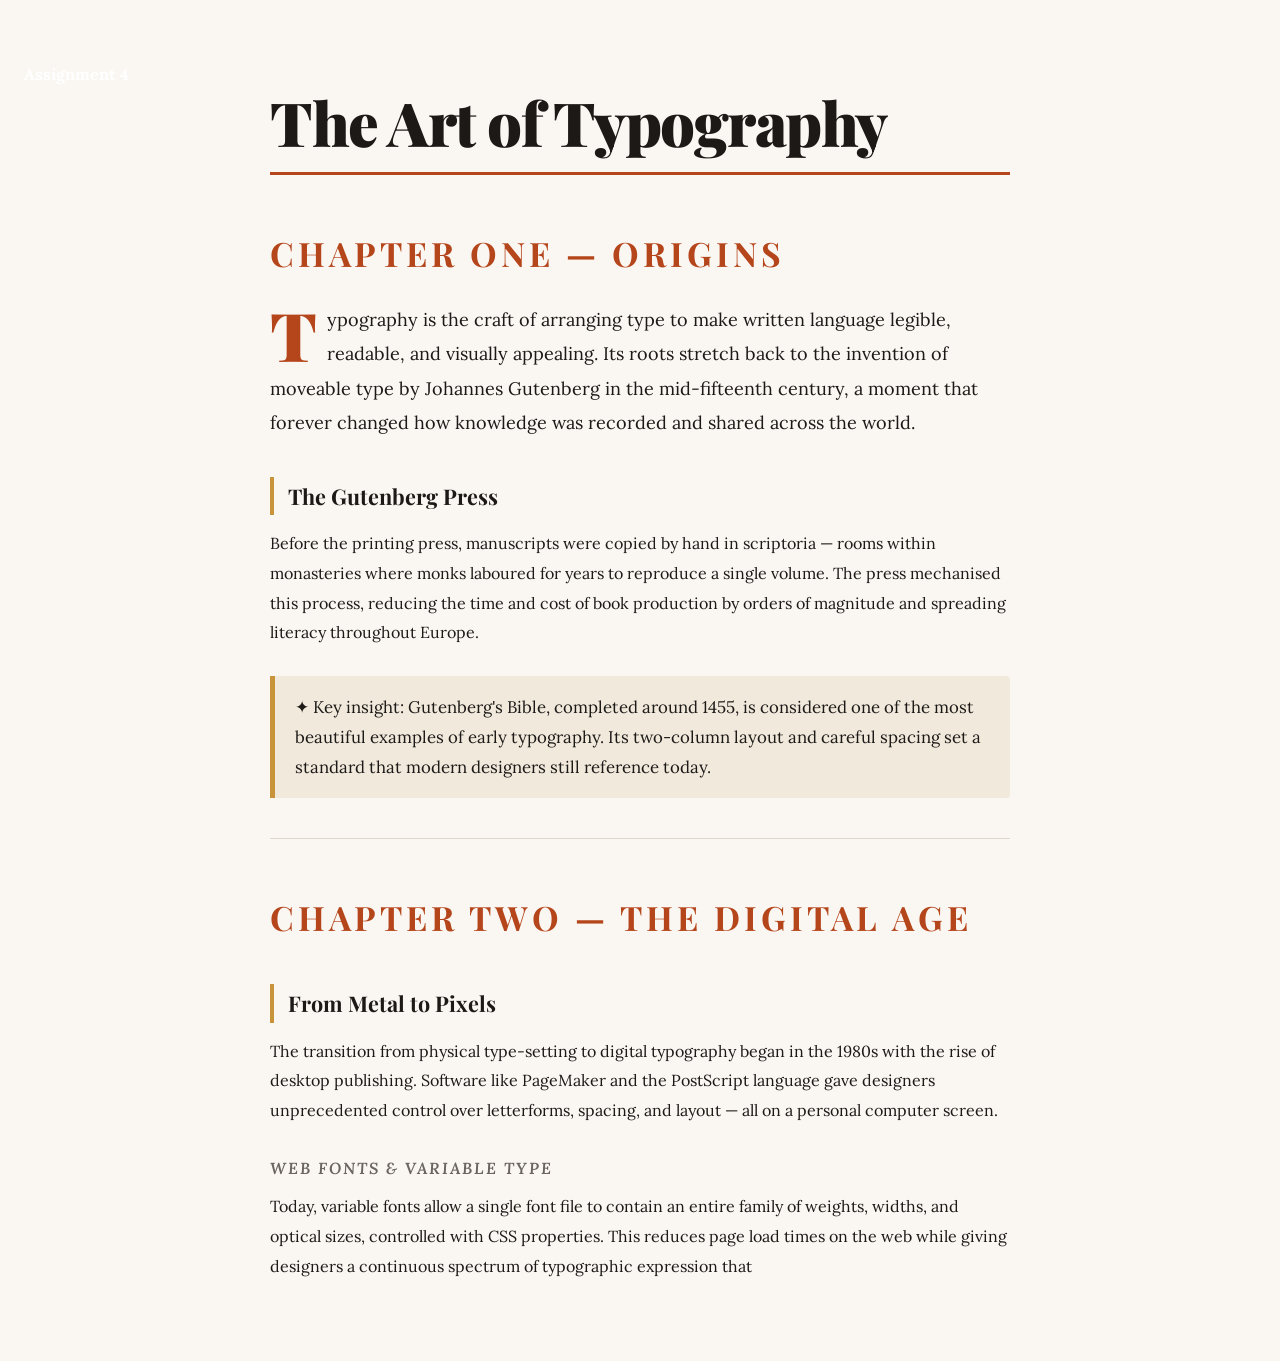
==== index.html @ 65fe861f "Update index.html with new content and links" ====
<!DOCTYPE html>
<html lang="en">
<head>
  <meta charset="UTF-8" />
  <meta name="viewport" content="width=device-width, initial-scale=1.0" />
  <title>External CSS — Headings & Paragraphs</title>

  <!-- ✅ EXTERNAL CSS LINKED HERE -->
  <link rel="stylesheet" href="styles.css" />
</head>
<body>
 <a href="https://ezrawaweruchege.github.io/DICT121/assignment4.html" style="color:white; text-decoration: none; font-weight: bold;">Assignment 4</a>
  <header>

  <div class="page-wrapper">

    <!-- H1 styled by ID: #page-title -->
    <h1 id="page-title">The Art of Typography</h1>

    <!-- H2 styled by ID: #section-title -->
    <h2 id="section-title">Chapter One — Origins</h2>

    <!-- Paragraph 1: ID #intro-paragraph (drop-cap) -->
    <p id="intro-paragraph">
      Typography is the craft of arranging type to make written language legible,
      readable, and visually appealing. Its roots stretch back to the invention of
      moveable type by Johannes Gutenberg in the mid-fifteenth century, a moment that
      forever changed how knowledge was recorded and shared across the world.
    </p>

    <!-- H3 styled by class: .subsection-heading -->
    <h3 class="subsection-heading">The Gutenberg Press</h3>

    <!-- Paragraph 2: class .body-paragraph -->
    <p class="body-paragraph">
      Before the printing press, manuscripts were copied by hand in scriptoria — rooms
      within monasteries where monks laboured for years to reproduce a single volume.
      The press mechanised this process, reducing the time and cost of book production
      by orders of magnitude and spreading literacy throughout Europe.
    </p>

    <!-- Paragraph 3: class .highlight-paragraph (callout) -->
    <p class="highlight-paragraph">
      ✦ Key insight: Gutenberg's Bible, completed around 1455, is considered one of the
      most beautiful examples of early typography. Its two-column layout and careful
      spacing set a standard that modern designers still reference today.
    </p>

    <hr class="section-divider" />

    <h2 class="section-heading">Chapter Two — The Digital Age</h2>

    <!-- H3 reuses class .subsection-heading -->
    <h3 class="subsection-heading">From Metal to Pixels</h3>

    <!-- Paragraph 4: class .body-paragraph -->
    <p class="body-paragraph">
      The transition from physical type-setting to digital typography began in the
      1980s with the rise of desktop publishing. Software like PageMaker and
      the PostScript language gave designers unprecedented control over letterforms,
      spacing, and layout — all on a personal computer screen.
    </p>

    <!-- H4 styled by class: .minor-heading -->
    <h4 class="minor-heading">Web Fonts &amp; Variable Type</h4>

    <!-- Paragraph 5: class .body-paragraph -->
    <p class="body-paragraph">
      Today, variable fonts allow a single font file to contain an entire family of
      weights, widths, and optical sizes, controlled with CSS properties. This reduces
      page load times on the web while giving designers a continuous spectrum of
      typographic expression that
---- styles.css ----
/* =============================================
   EXTERNAL STYLESHEET — styles.css
   Headings (H1–H4) + Paragraphs
   Using IDs and Classes
   ============================================= */

@import url('https://fonts.googleapis.com/css2?family=Playfair+Display:wght@700;900&family=Lora:ital,wght@0,400;0,600;1,400&display=swap');

/* ---------- CSS Variables ---------- */
:root {
  --ink:   #1c1917;
  --cream: #faf7f2;
  --rust:  #b5451b;
  --gold:  #c9933a;
  --muted: #6b6560;
  --rule:  #ddd6cc;
}

/* ---------- Reset & Base ---------- */
*, *::before, *::after { box-sizing: border-box; margin: 0; padding: 0; }

body {
  background-color: var(--cream);
  color: var(--ink);
  font-family: 'Lora', Georgia, serif;
  line-height: 1.8;
  padding: 60px 24px;
}

.page-wrapper {
  max-width: 740px;
  margin: 0 auto;
}

/* =============================================
   HEADINGS — IDs (unique elements)
   ============================================= */

#page-title {
  font-family: 'Playfair Display', serif;
  font-size: clamp(2.4rem, 5vw, 3.8rem);
  font-weight: 900;
  color: var(--ink);
  line-height: 1.1;
  letter-spacing: -1.5px;
  border-bottom: 3px solid var(--rust);
  padding-bottom: 16px;
  margin-bottom: 10px;
}

#section-title {
  font-family: 'Playfair Display', serif;
  font-size: clamp(1.5rem, 3vw, 2.1rem);
  font-weight: 700;
  color: var(--rust);
  text-transform: uppercase;
  letter-spacing: 4px;
  margin: 48px 0 20px;
}

/* =============================================
   HEADINGS — Classes (reusable)
   ============================================= */

.section-heading {
  font-family: 'Playfair Display', serif;
  font-size: clamp(1.5rem, 3vw, 2.1rem);
  font-weight: 700;
  color: var(--rust);
  text-transform: uppercase;
  letter-spacing: 4px;
  margin: 48px 0 20px;
}

.subsection-heading {
  font-family: 'Playfair Display', serif;
  font-size: 1.35rem;
  font-weight: 700;
  color: var(--ink);
  border-left: 4px solid var(--gold);
  padding-left: 14px;
  margin: 36px 0 14px;
}

.minor-heading {
  font-family: 'Lora', serif;
  font-size: 1rem;
  font-weight: 600;
  font-style: italic;
  color: var(--muted);
  text-transform: uppercase;
  letter-spacing: 2px;
  margin: 28px 0 10px;
}

/* =============================================
   PARAGRAPHS — IDs (unique)
   ============================================= */

#intro-paragraph {
  font-size: 1.13rem;
  color: var(--ink);
  line-height: 1.9;
  margin-bottom: 24px;
}

#intro-paragraph::first-letter {
  font-family: 'Playfair Display', serif;
  font-size: 4.2rem;
  font-weight: 900;
  color: var(--rust);
  float: left;
  line-height: 0.75;
  margin: 6px 10px 0 0;
}

#closing-paragraph {
  font-size: 0.95rem;
  color: var(--muted);
  font-style: italic;
  border-top: 1px solid var(--rule);
  padding-top: 20px;
  margin-top: 40px;
}

/* =============================================
   PARAGRAPHS — Classes (reusable)
   ============================================= */

.body-paragraph {
  font-size: 1rem;
  color: var(--ink);
  line-height: 1.85;
  margin-bottom: 20px;
}

.highlight-paragraph {
  font-size: 1.05rem;
  color: var(--ink);
  background: #f0e9dc;
  border-left: 5px solid var(--gold);
  padding: 16px 20px;
  margin: 28px 0;
  border-radius: 0 4px 4px 0;
}

/* =============================================
   UTILITY
   ============================================= */

.section-divider {
  border: none;
  border-top: 1px solid var(--rule);
  margin: 40px 0;
}
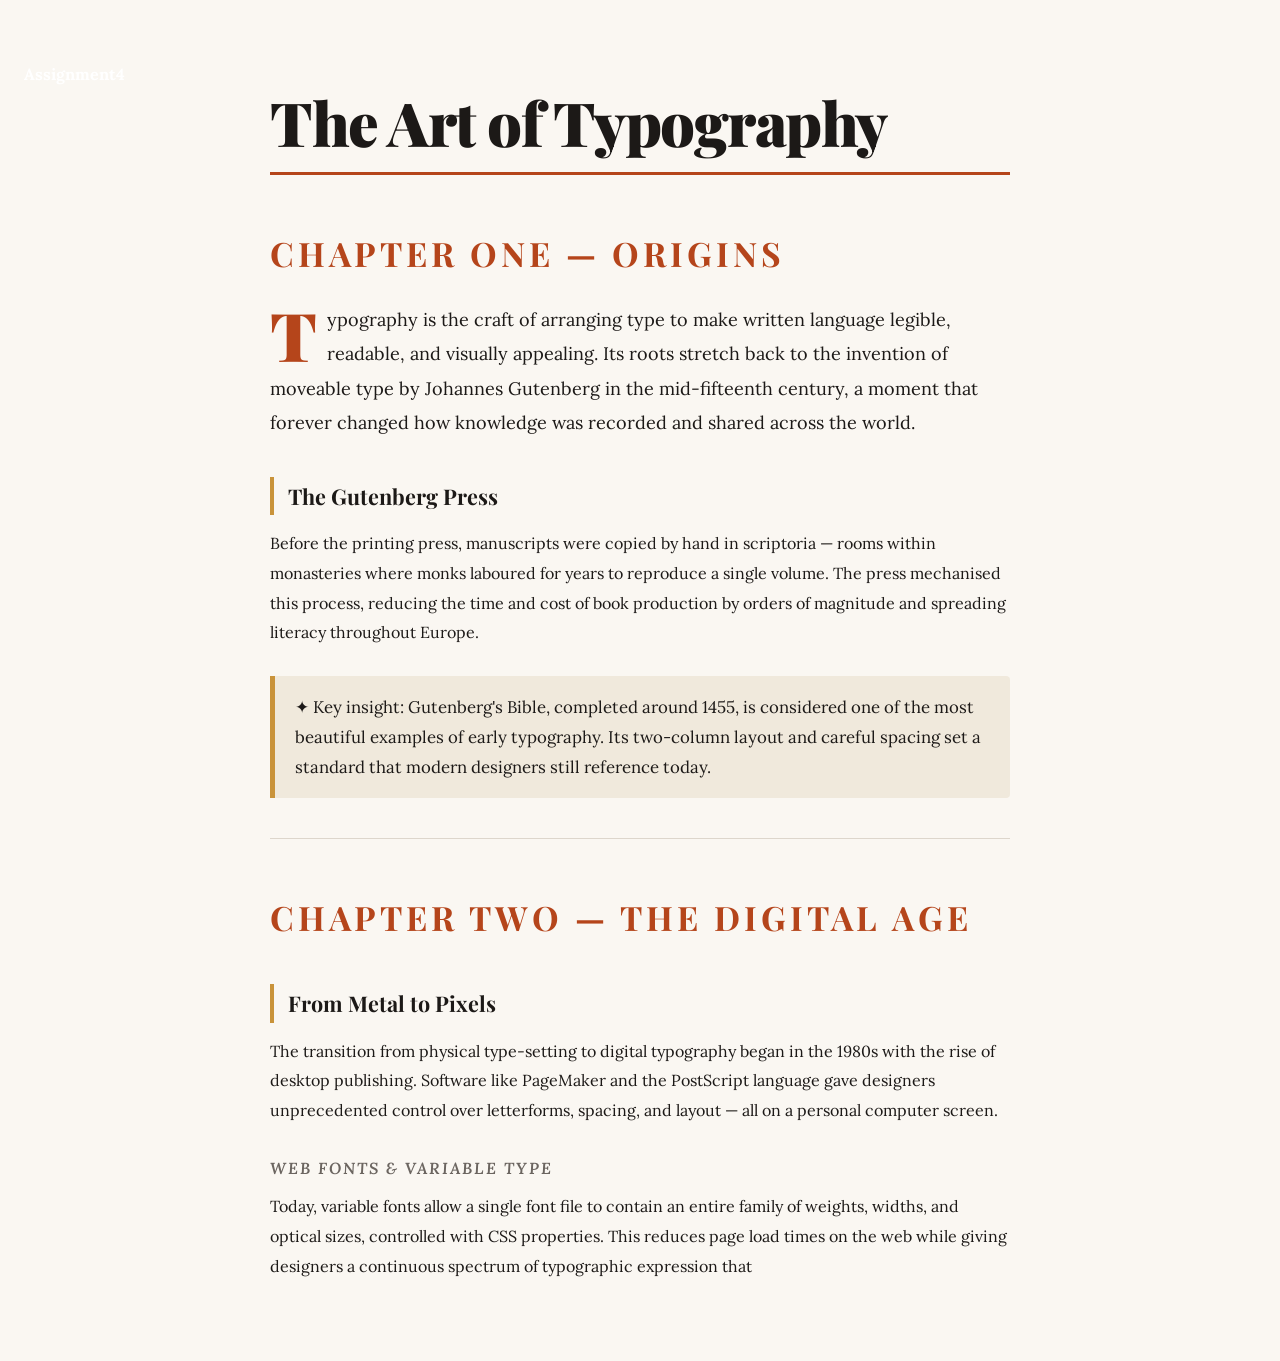
==== commit 376bbf3a: "Fix HTML formatting and structure" ====
--- a/index.html
+++ b/index.html
@@ -9,7 +9,7 @@
   <link rel="stylesheet" href="styles.css" />
 </head>
 <body>
- <a href="https://ezrawaweruchege.github.io/DICT121/assignment4.html" style="color:white; text-decoration: none; font-weight: bold;">Assignment 4</a>
+ <a href="https://ibrahimmdome-ops.github.io/25-0206/" style="color:white; text-decoration: none; font-weight: bold;">Assignment4</a>
   <header>
 
   <div class="page-wrapper">
@@ -74,3 +74,5 @@
 
 
 
+
+
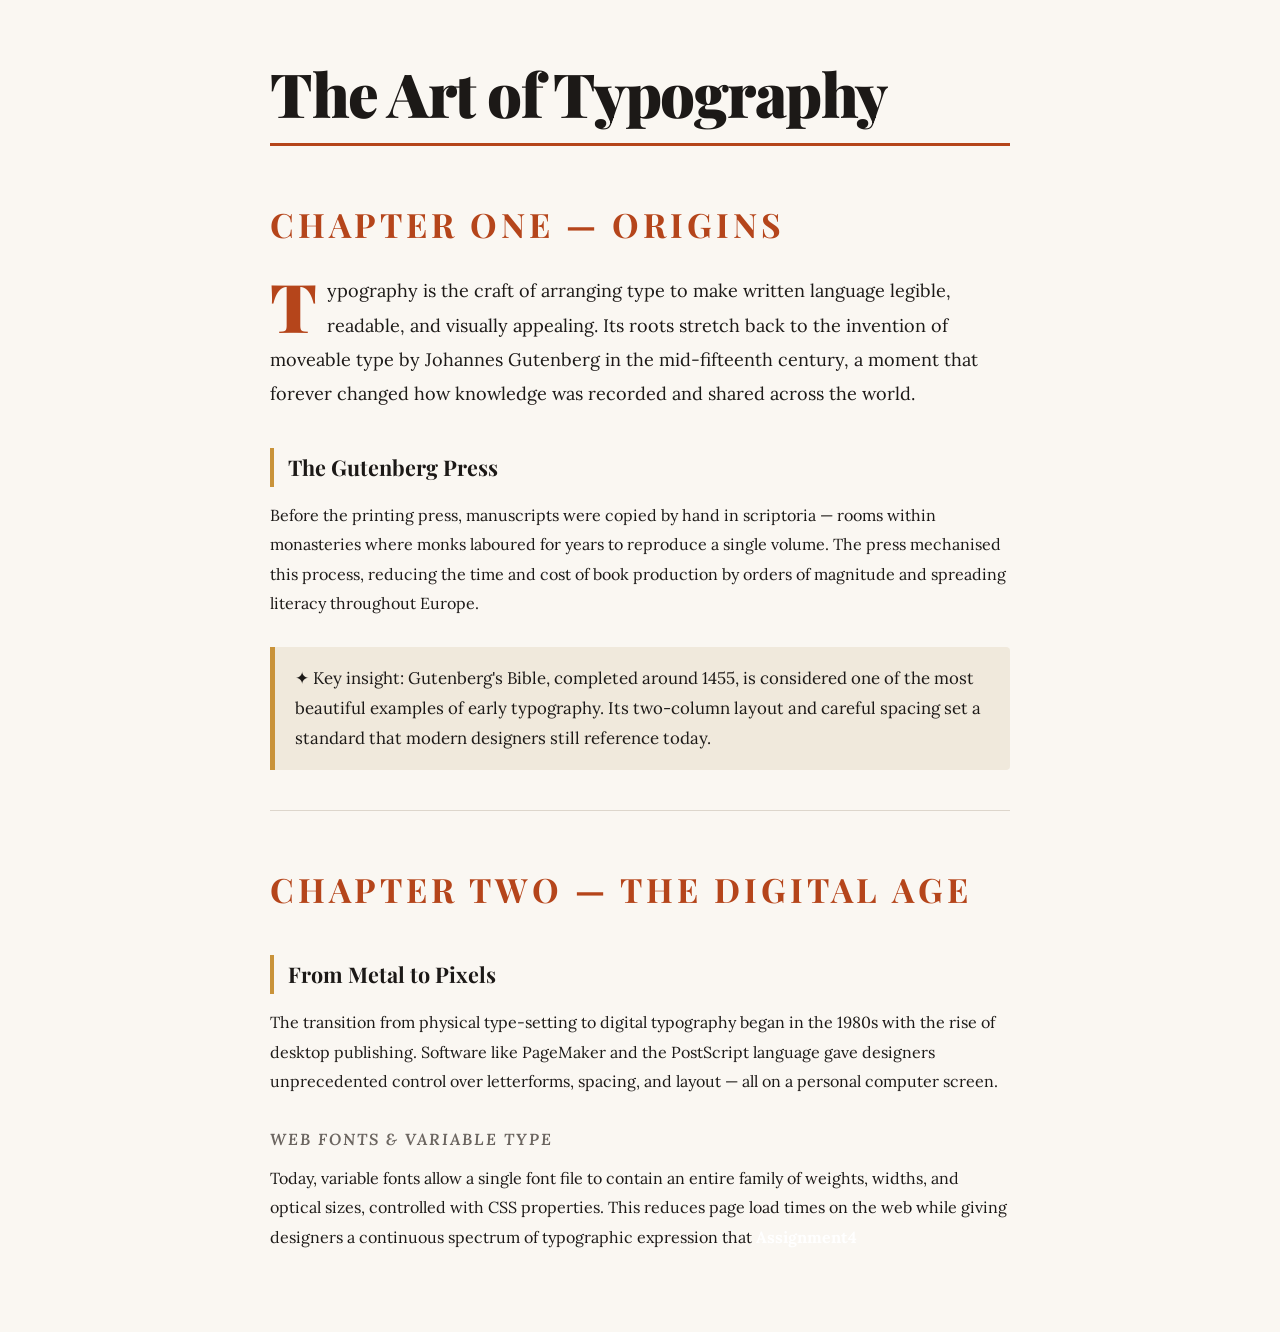
==== commit a5c65c08: "Fix HTML formatting and structure" ====
--- a/index.html
+++ b/index.html
@@ -9,10 +9,7 @@
   <link rel="stylesheet" href="styles.css" />
 </head>
 <body>
- <a href="https://ibrahimmdome-ops.github.io/25-0206/" style="color:white; text-decoration: none; font-weight: bold;">Assignment4</a>
-  <header>
-
-  <div class="page-wrapper">
+<div class="page-wrapper">
 
     <!-- H1 styled by ID: #page-title -->
     <h1 id="page-title">The Art of Typography</h1>
@@ -71,8 +68,12 @@
       page load times on the web while giving designers a continuous spectrum of
       typographic expression that
 
+       <a href="https://ibrahimmdome-ops.github.io/25-0206/" style="color:white; text-decoration: none; font-weight: bold;">Assignment4</a>
+  <header>
 
 
 
 
 
+
+
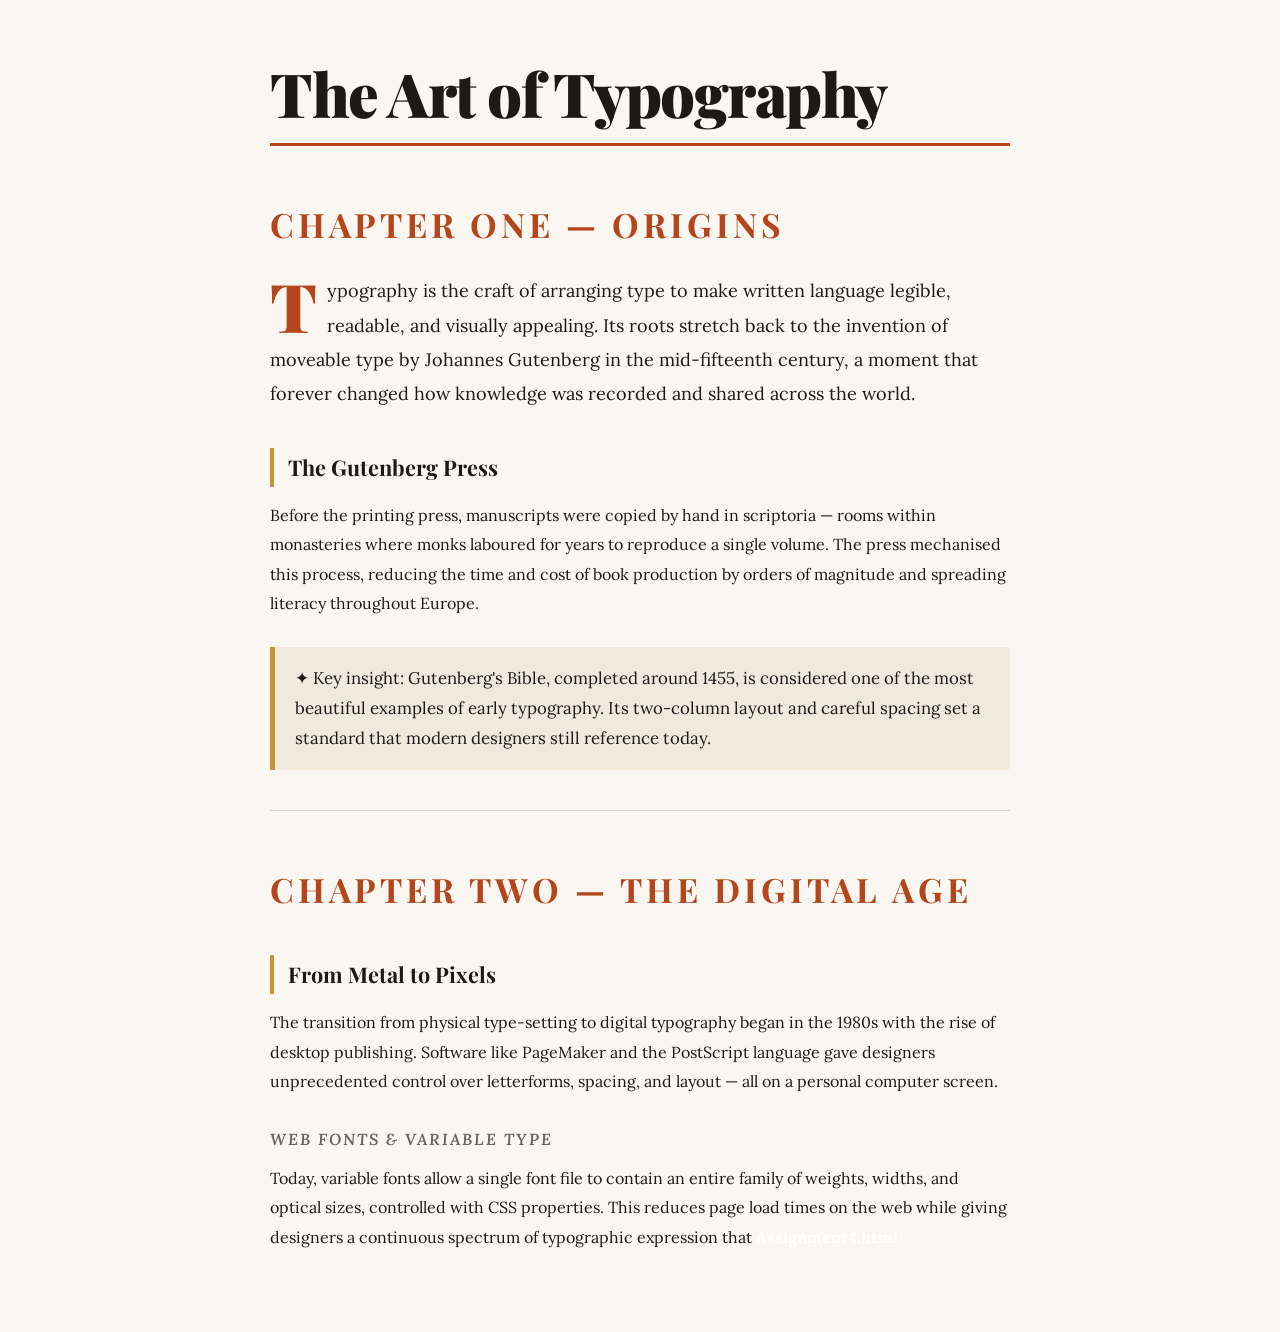
==== commit 5678fe84: "Fix HTML formatting and update link to Assignment4" ====
--- a/index.html
+++ b/index.html
@@ -68,7 +68,7 @@
       page load times on the web while giving designers a continuous spectrum of
       typographic expression that
 
-       <a href="https://ibrahimmdome-ops.github.io/25-0206/" style="color:white; text-decoration: none; font-weight: bold;">Assignment4</a>
+       <a href="https://ibrahimmdome-ops.github.io/25-0206/" style="color:white; text-decoration: none; font-weight: bold;">Assignment4.html</a>
   <header>
 
 
@@ -77,3 +77,4 @@
 
 
 
+
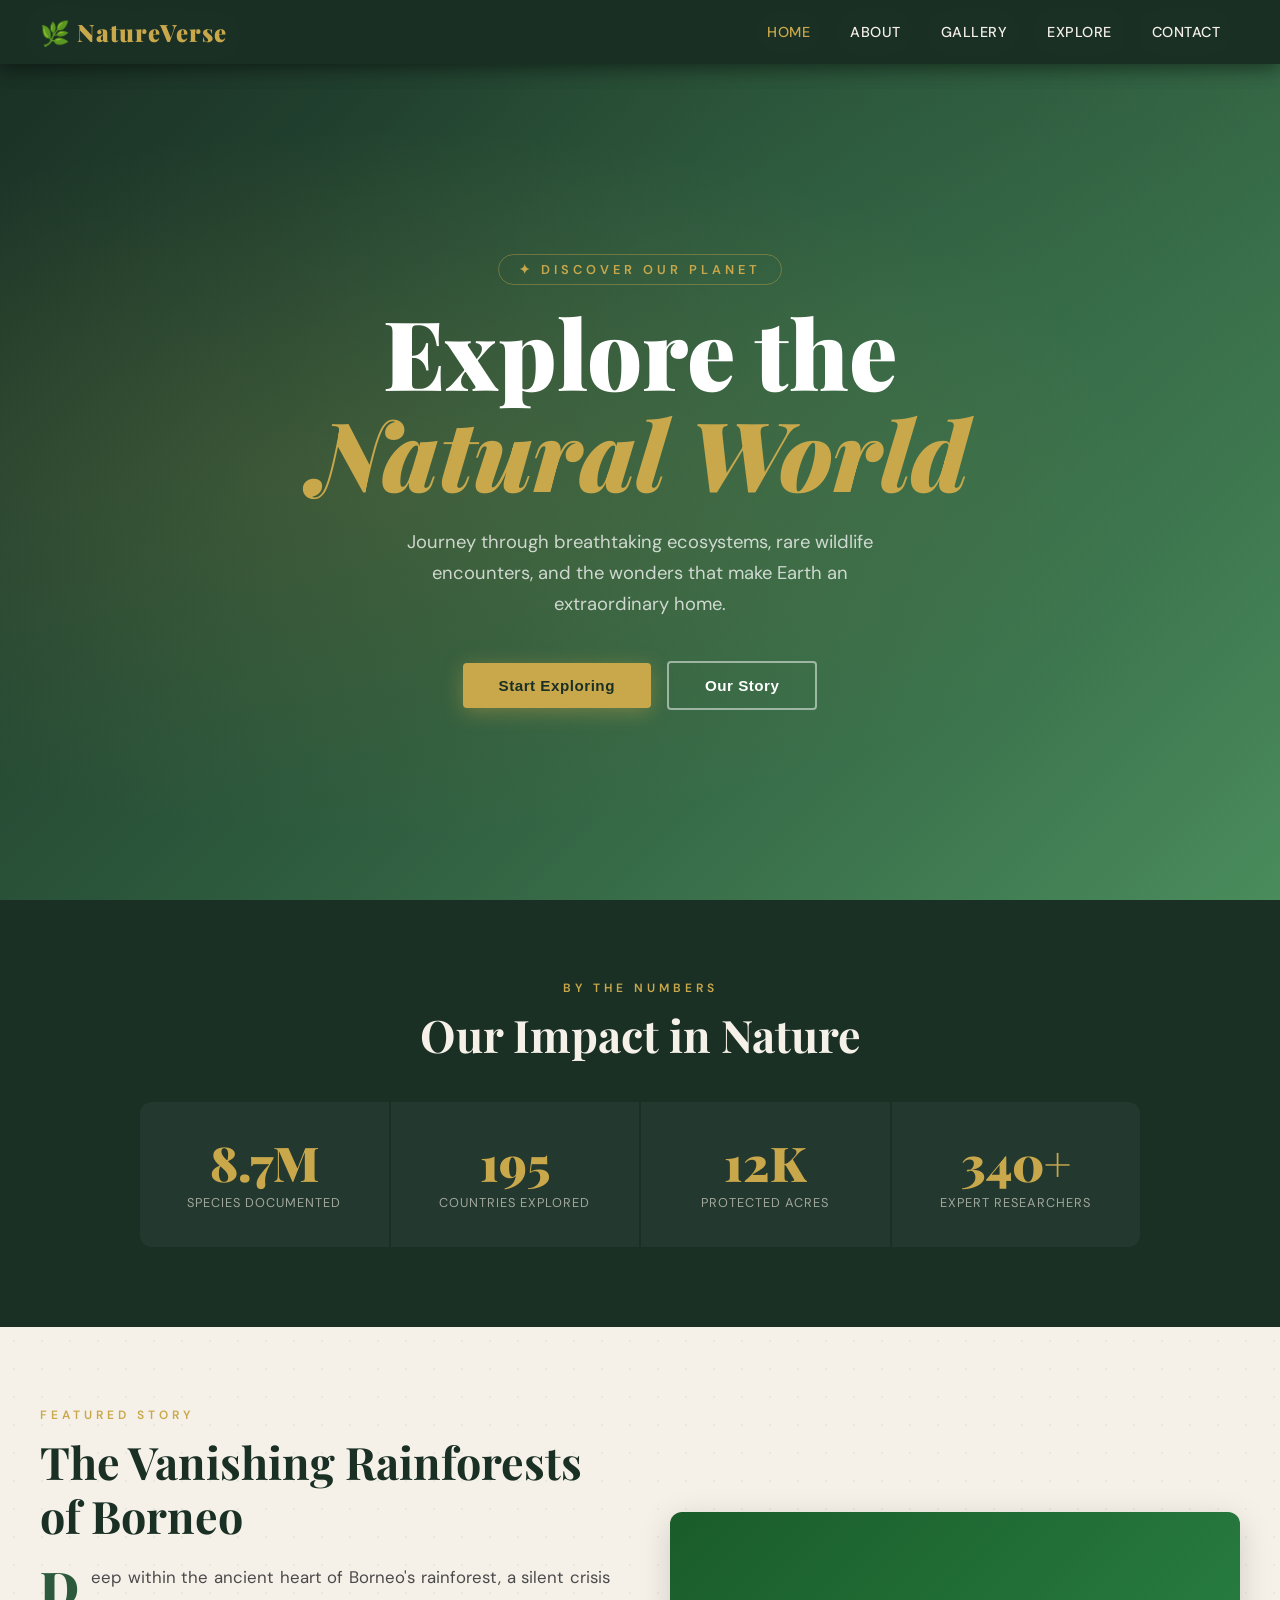
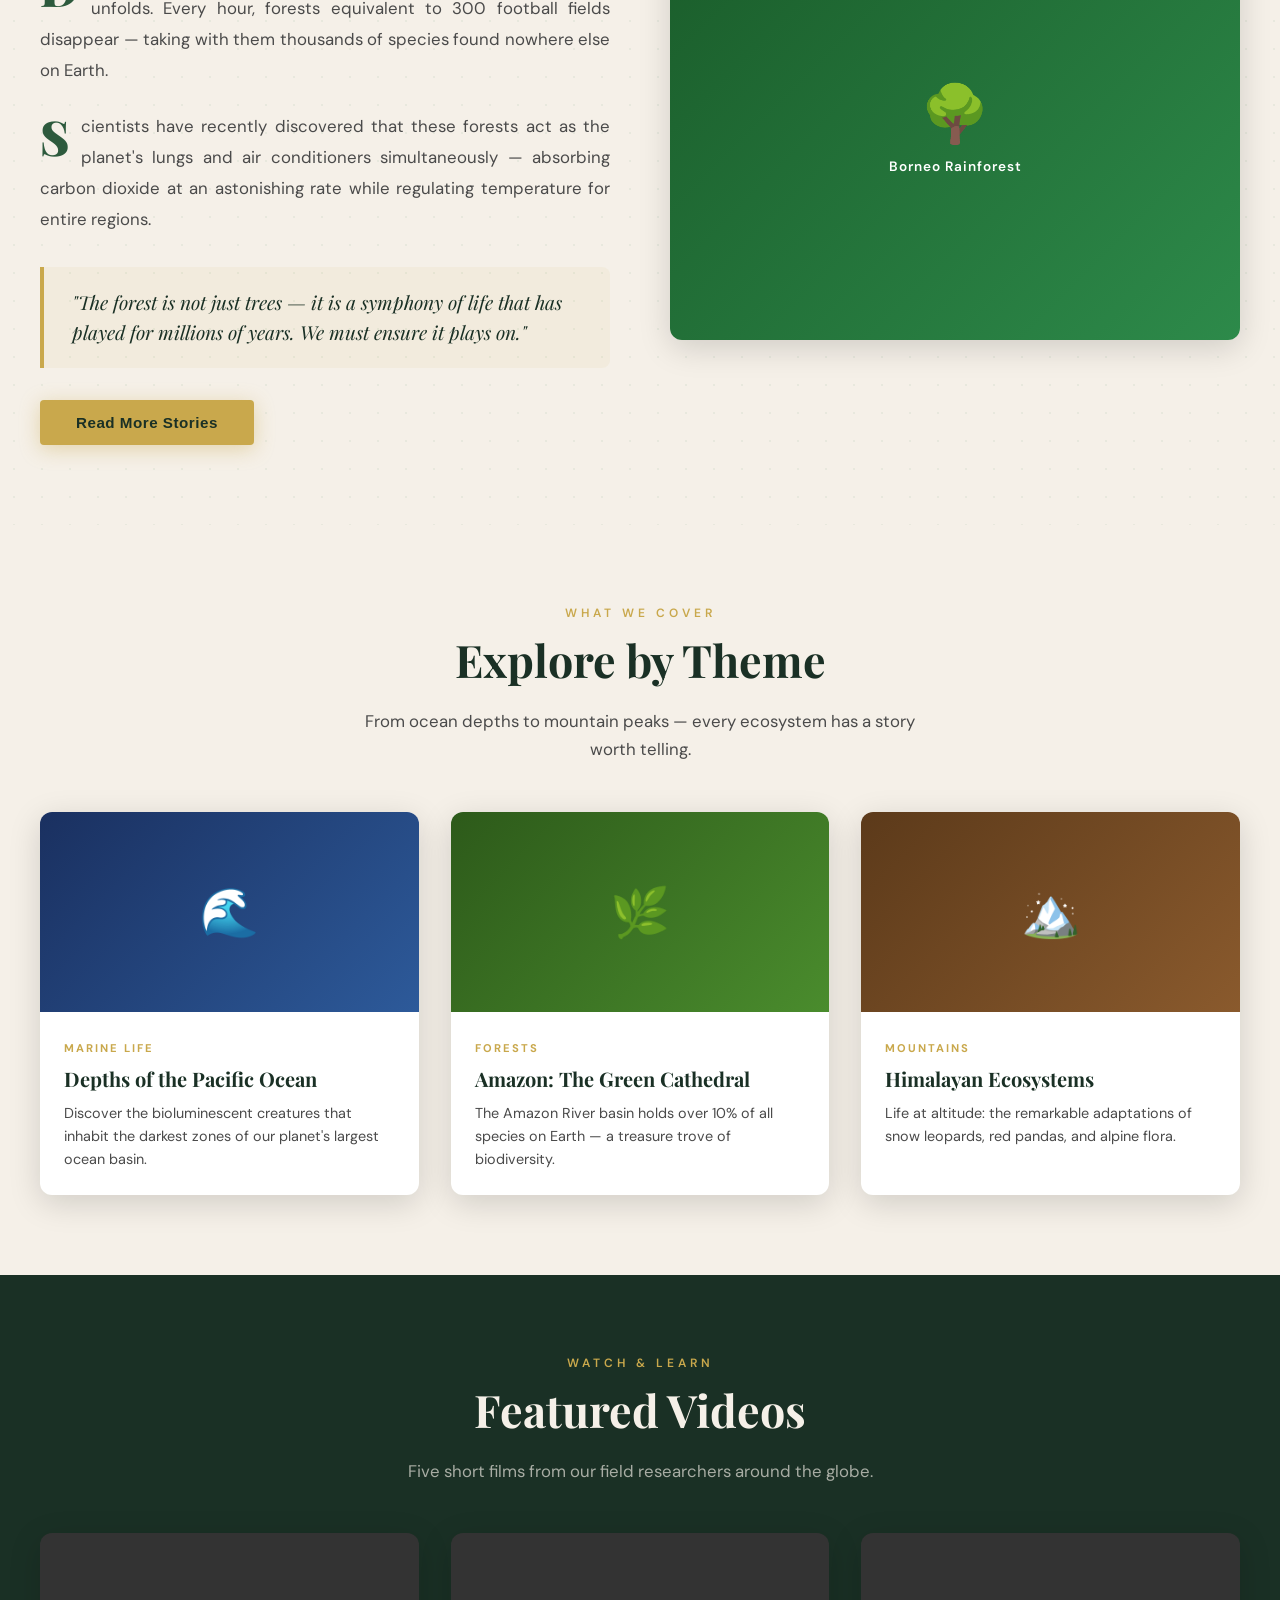
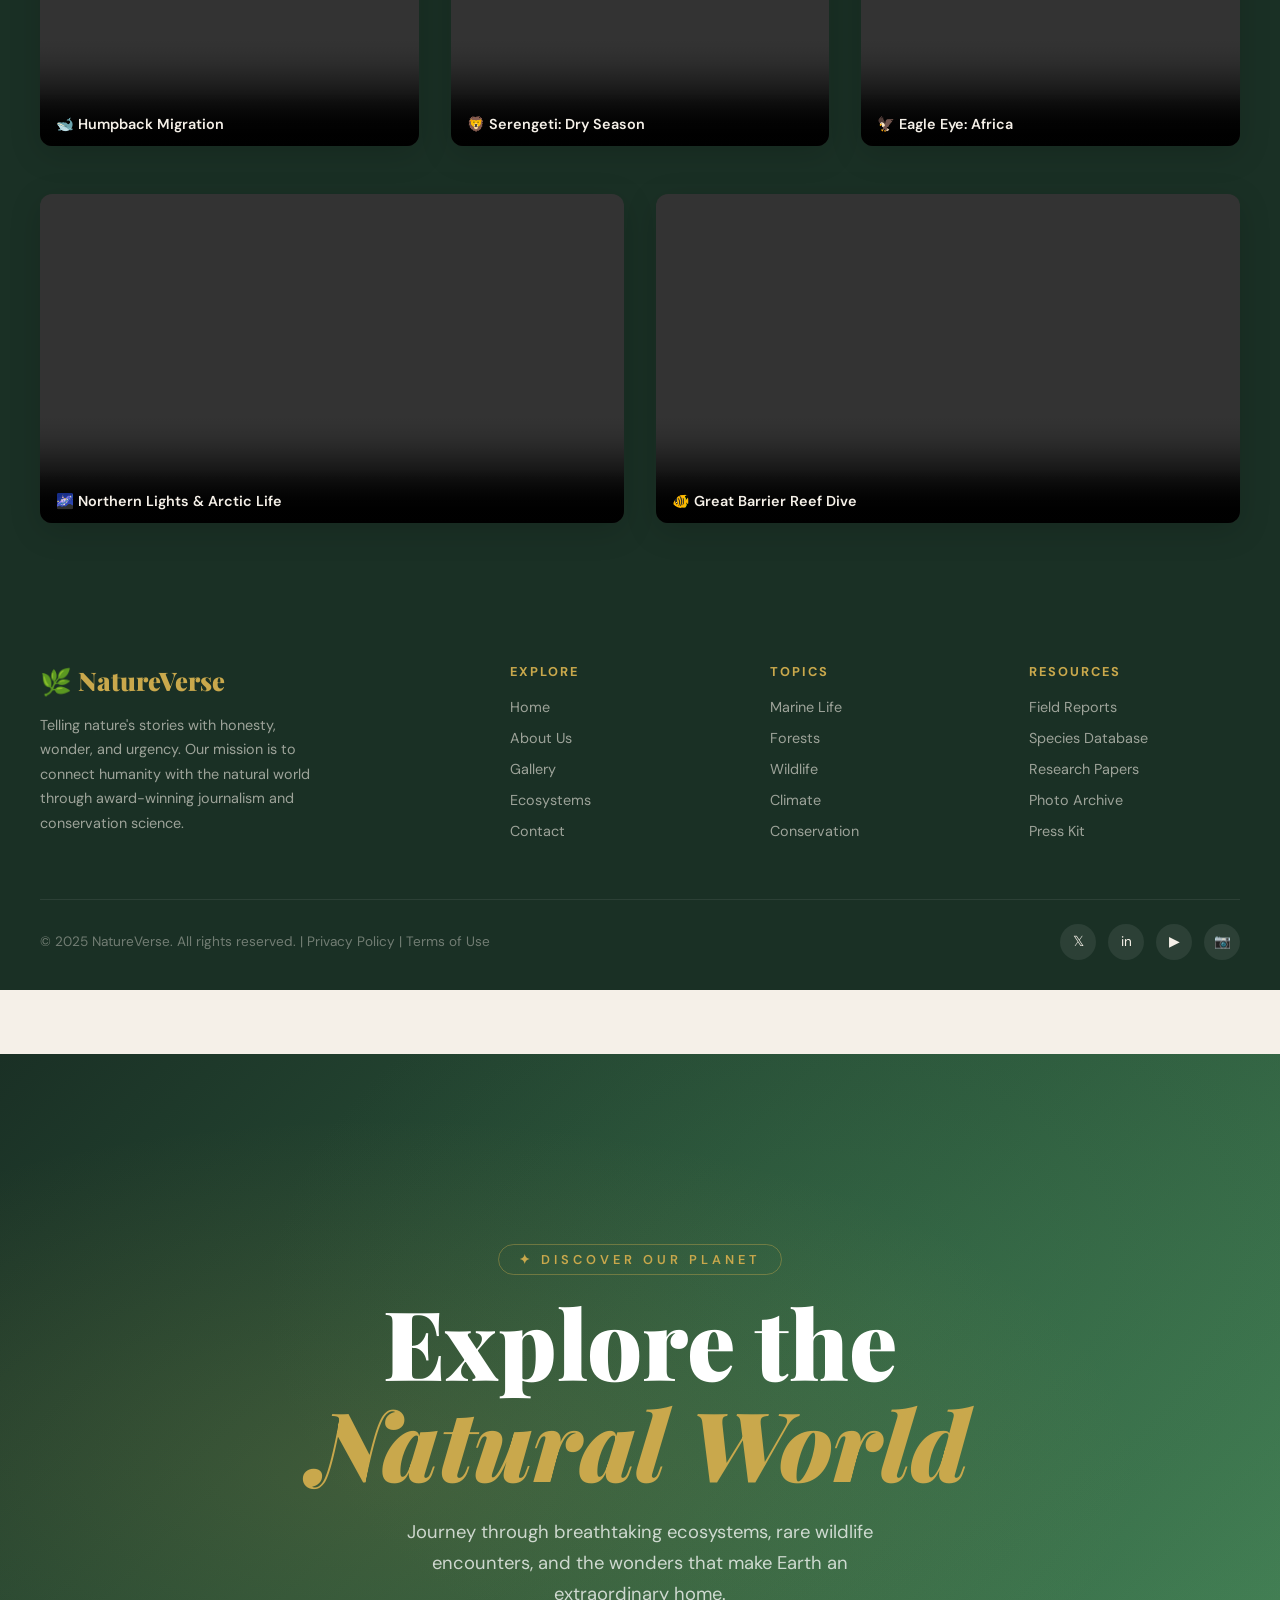
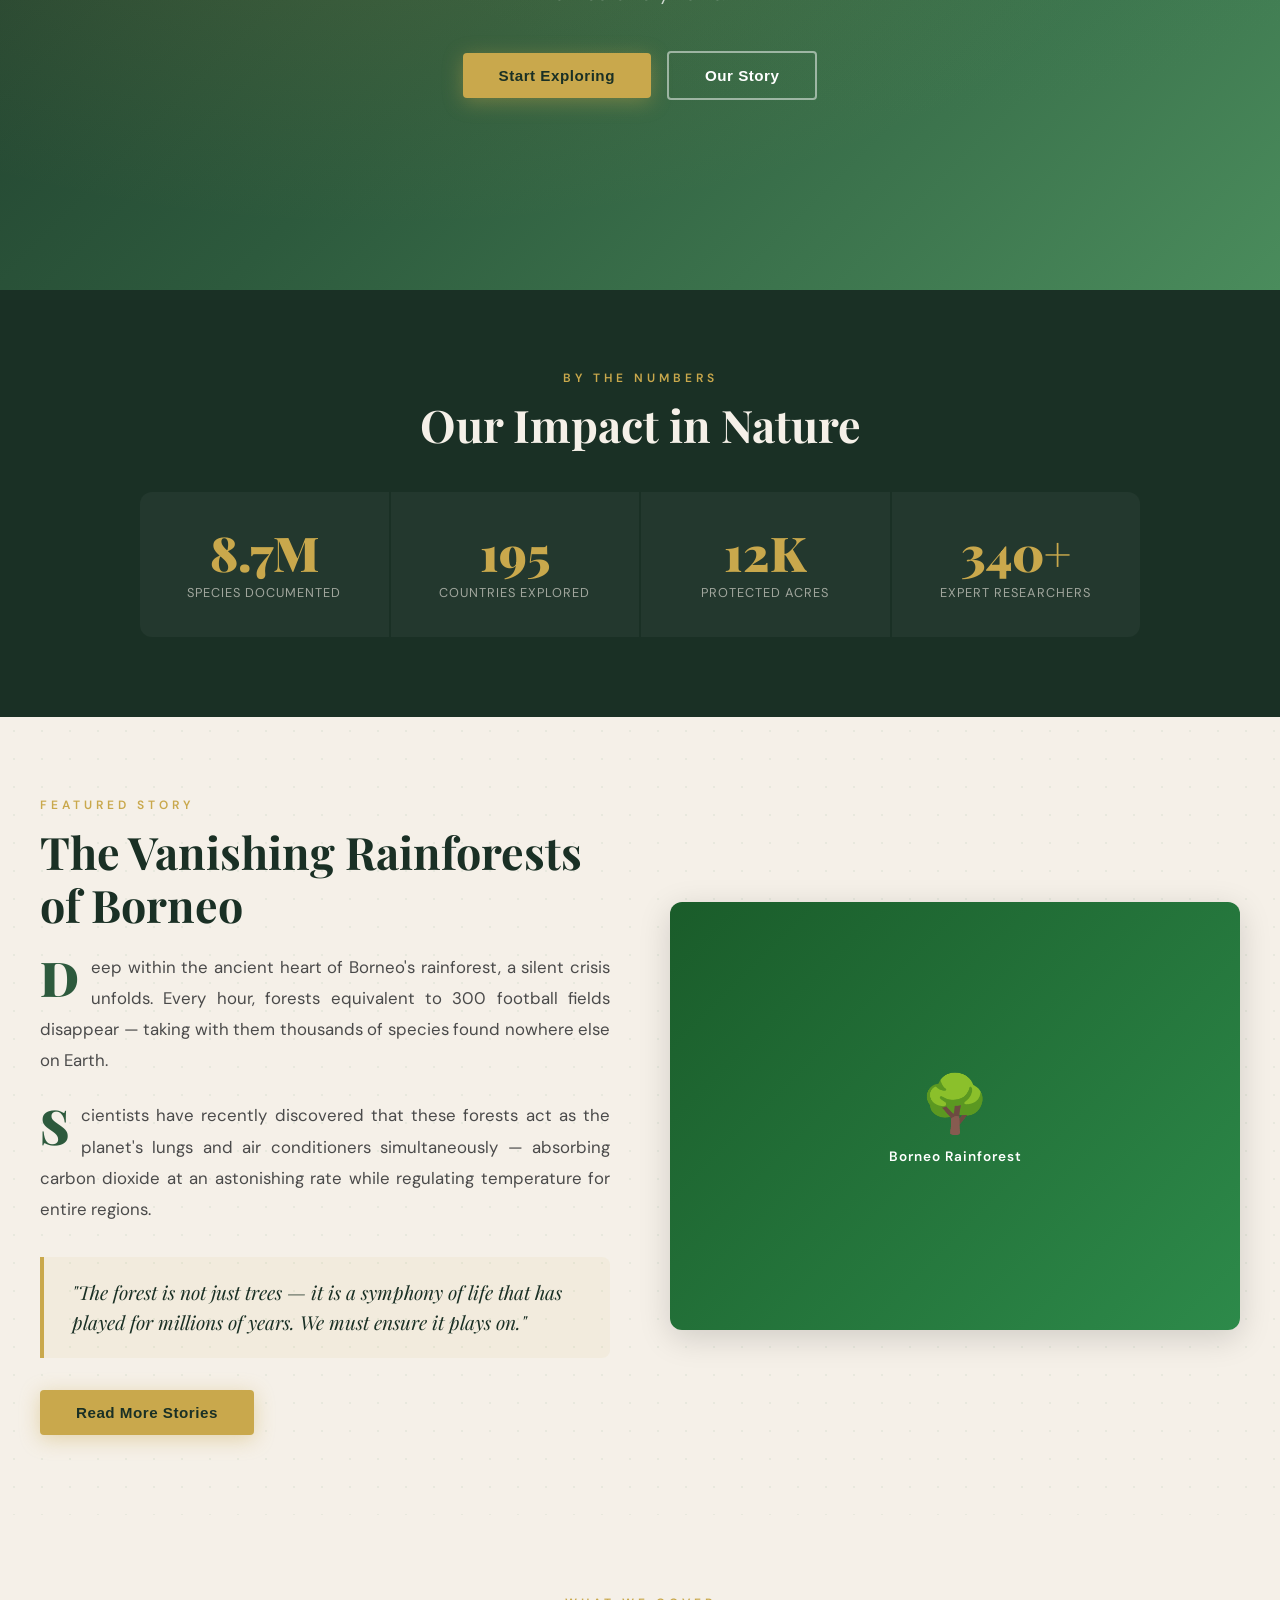
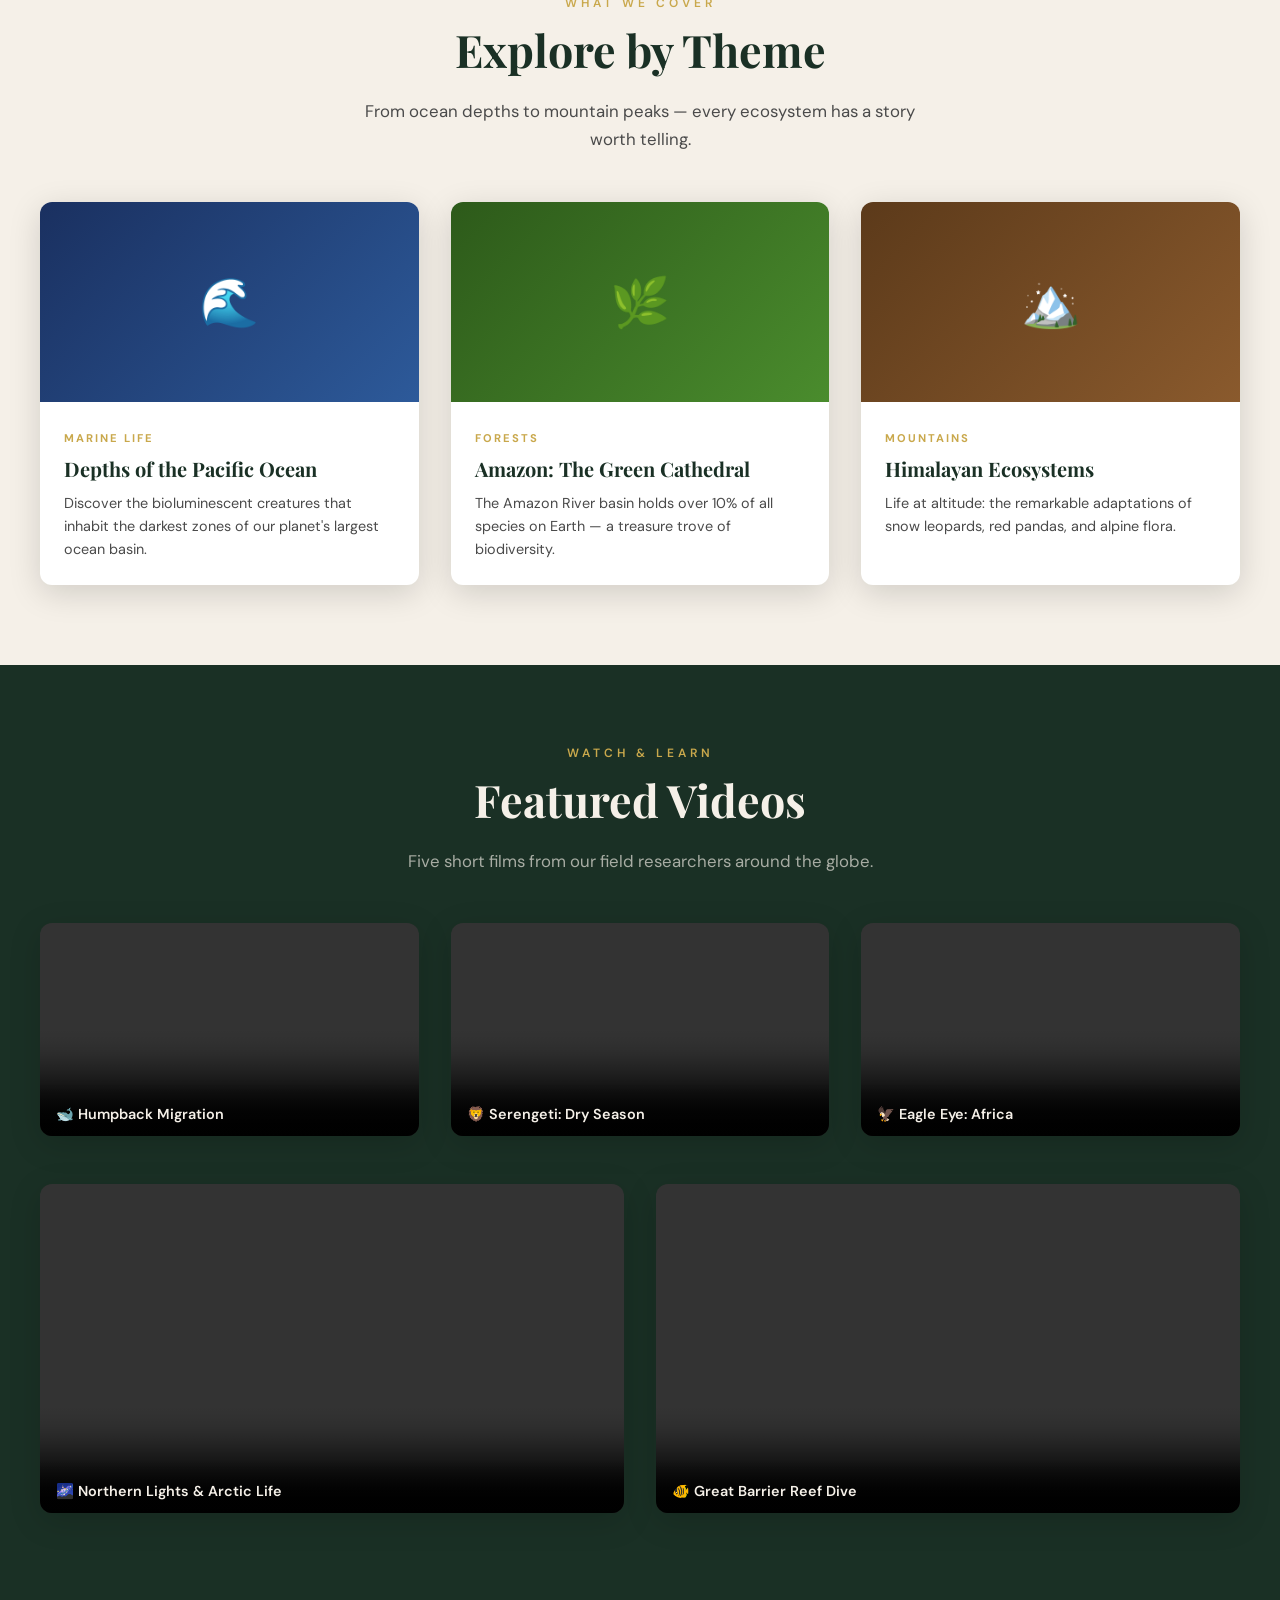
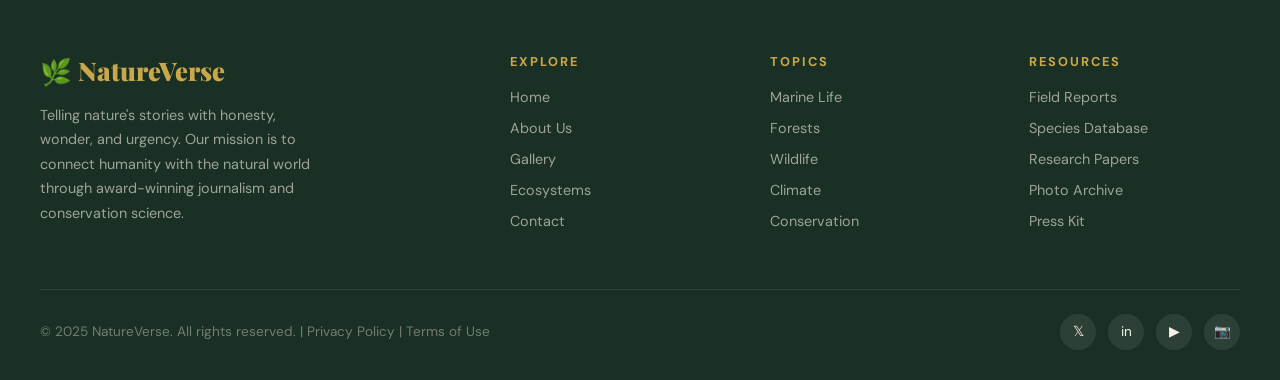
==== commit 1b051c21: "Update print statement from 'Hello' to 'Goodbye'" ====
--- a/index.html
+++ b/index.html
@@ -1,80 +1,2241 @@
-<!DOCTYPE html>
+
+   
+     
+   
+   
+ <!DOCTYPE html>
 <html lang="en">
 <head>
   <meta charset="UTF-8" />
-  <meta name="viewport" content="width=device-width, initial-scale=1.0" />
-  <title>External CSS — Headings & Paragraphs</title>
-
-  <!-- ✅ EXTERNAL CSS LINKED HERE -->
-  <link rel="stylesheet" href="styles.css" />
+  <meta name="viewport" content="width=device-width, initial-scale=1.0"/>
+  <title>NatureVerse — Explore Our World</title>
+  <link href="https://fonts.googleapis.com/css2?family=Playfair+Display:ital,wght@0,400;0,700;0,900;1,400&family=DM+Sans:wght@300;400;500;600&display=swap" rel="stylesheet"/>
+  <style>
+    :root {
+      --green-dark: #1a3025;
+      --green-mid: #2d5a3d;
+      --green-light: #4a8c5c;
+      --gold: #c9a84c;
+      --cream: #f5f0e8;
+      --white: #ffffff;
+      --text-dark: #1a1a1a;
+      --text-mid: #4a4a4a;
+      --shadow: 0 8px 32px rgba(0,0,0,0.15);
+    }
+
+    * { margin: 0; padding: 0; box-sizing: border-box; }
+
+    body {
+      font-family: 'DM Sans', sans-serif;
+      background: var(--cream);
+      color: var(--text-dark);
+      overflow-x: hidden;
+    }
+
+    nav {
+      position: fixed; top: 0; width: 100%; z-index: 1000;
+      background: rgba(26,48,37,0.97);
+      backdrop-filter: blur(12px);
+      display: flex; align-items: center; justify-content: space-between;
+      padding: 0 40px; height: 64px;
+      box-shadow: 0 2px 20px rgba(0,0,0,0.3);
+    }
+
+    .nav-logo {
+      font-family: 'Playfair Display', serif;
+      font-size: 1.5rem; font-weight: 900;
+      color: var(--gold); letter-spacing: 1px;
+    }
+
+    .nav-links { display: flex; gap: 0; list-style: none; }
+
+    .nav-links li a {
+      display: block; padding: 20px 20px;
+      color: var(--cream); text-decoration: none;
+      font-size: 0.9rem; font-weight: 500;
+      letter-spacing: 0.5px; text-transform: uppercase;
+      transition: color 0.3s; position: relative;
+    }
+
+    .nav-links li a::after {
+      content: ''; position: absolute; bottom: 12px; left: 20px; right: 20px;
+      height: 2px; background: var(--gold);
+      transform: scaleX(0); transition: transform 0.3s;
+    }
+
+    .nav-links li a:hover { color: var(--gold); }
+    .nav-links li a:hover::after { transform: scaleX(1); }
+    .nav-links li a.active { color: var(--gold); }
+
+    .page { display: none; padding-top: 64px; min-height: 100vh; }
+    .page.active { display: block; animation: fadeIn 0.5s ease; }
+
+    @keyframes fadeIn {
+      from { opacity: 0; transform: translateY(12px); }
+      to   { opacity: 1; transform: translateY(0); }
+    }
+
+    .hero {
+      height: calc(100vh - 64px);
+      background: linear-gradient(135deg, var(--green-dark) 0%, var(--green-mid) 50%, var(--green-light) 100%);
+      display: flex; align-items: center; justify-content: center;
+      text-align: center; position: relative; overflow: hidden;
+    }
+
+    .hero::before {
+      content: ''; position: absolute; inset: 0;
+      background: radial-gradient(ellipse at 30% 50%, rgba(201,168,76,0.15) 0%, transparent 60%),
+                  radial-gradient(ellipse at 70% 30%, rgba(74,140,92,0.2) 0%, transparent 50%);
+    }
+
+    .hero-content { position: relative; z-index: 1; }
+
+    .hero-eyebrow {
+      display: inline-block; color: var(--gold);
+      font-size: 0.8rem; font-weight: 600; letter-spacing: 4px;
+      text-transform: uppercase; margin-bottom: 16px;
+      border: 1px solid rgba(201,168,76,0.4); padding: 6px 20px; border-radius: 20px;
+    }
+
+    .hero h1 {
+      font-family: 'Playfair Display', serif;
+      font-size: clamp(3rem, 8vw, 6rem);
+      font-weight: 900; color: var(--white);
+      line-height: 1.05; margin-bottom: 24px;
+    }
+
+    .hero h1 em { color: var(--gold); font-style: italic; }
+
+    .hero p {
+      font-size: 1.15rem; color: rgba(255,255,255,0.75);
+      max-width: 520px; margin: 0 auto 40px; line-height: 1.7;
+    }
+
+    .btn {
+      display: inline-block; padding: 14px 36px;
+      background: var(--gold); color: var(--green-dark);
+      font-weight: 700; font-size: 0.95rem;
+      border-radius: 4px; text-decoration: none;
+      letter-spacing: 0.5px; cursor: pointer; border: none;
+      transition: background 0.3s, transform 0.2s, box-shadow 0.3s;
+      box-shadow: 0 4px 20px rgba(201,168,76,0.4);
+    }
+    .btn:hover { background: #e0be6a; transform: translateY(-2px); box-shadow: 0 8px 30px rgba(201,168,76,0.5); }
+
+    .btn-outline {
+      background: transparent; color: var(--white);
+      border: 2px solid rgba(255,255,255,0.5); margin-left: 12px;
+      box-shadow: none;
+    }
+    .btn-outline:hover { background: rgba(255,255,255,0.1); border-color: var(--white); }
+
+    section { padding: 80px 40px; }
+
+    .section-label {
+      font-size: 0.75rem; font-weight: 600; letter-spacing: 4px;
+      text-transform: uppercase; color: var(--gold); margin-bottom: 12px;
+    }
+
+    .section-title {
+      font-family: 'Playfair Display', serif;
+      font-size: clamp(1.8rem, 4vw, 2.8rem);
+      font-weight: 700; color: var(--green-dark);
+      margin-bottom: 20px; line-height: 1.2;
+    }
+
+    .section-sub {
+      font-size: 1.05rem; color: var(--text-mid);
+      max-width: 560px; line-height: 1.7; margin-bottom: 48px;
+    }
+
+    .two-col {
+      display: grid; grid-template-columns: 1fr 1fr;
+      gap: 60px; align-items: center; max-width: 1200px; margin: 0 auto;
+    }
+
+    .three-col {
+      display: grid; grid-template-columns: repeat(3, 1fr);
+      gap: 32px; max-width: 1200px; margin: 0 auto;
+    }
+
+    .card {
+      background: var(--white); border-radius: 12px;
+      overflow: hidden; box-shadow: var(--shadow);
+      transition: transform 0.3s, box-shadow 0.3s;
+    }
+    .card:hover { transform: translateY(-6px); box-shadow: 0 16px 48px rgba(0,0,0,0.18); }
+
+    .card-img {
+      width: 100%; height: 200px; object-fit: cover;
+      display: flex; align-items: center; justify-content: center;
+      font-size: 3rem;
+    }
+
+    .card-body { padding: 24px; }
+
+    .card-tag {
+      display: inline-block; font-size: 0.7rem; font-weight: 700;
+      letter-spacing: 2px; text-transform: uppercase;
+      color: var(--gold); margin-bottom: 10px;
+    }
+
+    .card-title {
+      font-family: 'Playfair Display', serif;
+      font-size: 1.25rem; font-weight: 700;
+      color: var(--green-dark); margin-bottom: 10px;
+    }
+
+    .card-text { font-size: 0.9rem; color: var(--text-mid); line-height: 1.6; }
+
+    .img-placeholder {
+      width: 100%; aspect-ratio: 4/3;
+      display: flex; flex-direction: column;
+      align-items: center; justify-content: center;
+      font-size: 3.5rem; gap: 8px;
+      border-radius: 12px; box-shadow: var(--shadow);
+    }
+    .img-placeholder span { font-size: 0.85rem; font-weight: 600; color: var(--white); letter-spacing: 1px; }
+
+    /* VIDEO */
+    .video-container {
+      border-radius: 12px; overflow: hidden;
+      box-shadow: var(--shadow);
+      aspect-ratio: 16/9; position: relative;
+      transition: transform 0.3s;
+      background: var(--green-dark);
+    }
+    .video-container:hover { transform: scale(1.02); }
+    .video-container video {
+      width: 100%; height: 100%; display: block; object-fit: cover;
+    }
+    .video-overlay {
+      position: absolute; bottom: 0; left: 0; right: 0;
+      background: linear-gradient(transparent, rgba(0,0,0,0.7));
+      padding: 20px 16px 12px;
+      pointer-events: none;
+    }
+    .video-overlay span { color: var(--cream); font-weight: 600; font-size: 0.9rem; }
+
+    /* TABLES */
+    .table-wrap { overflow-x: auto; margin: 40px 0; box-shadow: var(--shadow); border-radius: 12px; }
+    table { width: 100%; border-collapse: collapse; background: var(--white); }
+    thead { background: var(--green-dark); }
+    thead th {
+      padding: 16px 20px; text-align: left;
+      color: var(--gold); font-size: 0.8rem;
+      font-weight: 700; letter-spacing: 2px; text-transform: uppercase;
+    }
+    tbody tr { border-bottom: 1px solid rgba(0,0,0,0.06); transition: background 0.2s; }
+    tbody tr:hover { background: rgba(74,140,92,0.06); }
+    tbody tr:last-child { border-bottom: none; }
+    tbody td { padding: 15px 20px; font-size: 0.92rem; color: var(--text-mid); }
+    tbody td:first-child { font-weight: 600; color: var(--text-dark); }
+    .badge { display: inline-block; padding: 3px 10px; border-radius: 20px; font-size: 0.75rem; font-weight: 600; }
+    .badge-green { background: rgba(74,140,92,0.15); color: var(--green-mid); }
+    .badge-gold  { background: rgba(201,168,76,0.15); color: #8a6a1a; }
+    .badge-red   { background: rgba(220,80,80,0.12); color: #c04040; }
+
+    /* LISTS */
+    .styled-list { list-style: none; }
+    .styled-list > li {
+      padding: 14px 0 14px 28px; border-bottom: 1px solid rgba(0,0,0,0.07);
+      position: relative; font-weight: 500; color: var(--text-dark);
+    }
+    .styled-list > li::before { content: '▸'; position: absolute; left: 0; color: var(--gold); }
+    .styled-list ul { margin-top: 10px; list-style: none; padding-left: 16px; }
+    .styled-list ul li { padding: 6px 0 6px 20px; position: relative; color: var(--text-mid); font-size: 0.92rem; }
+    .styled-list ul li::before { content: '–'; position: absolute; left: 0; color: var(--green-light); }
+
+    /* BACKGROUNDS */
+    .bg-dark { background: var(--green-dark); }
+    .bg-dark .section-title { color: var(--cream); }
+    .bg-dark .section-sub { color: rgba(245,240,232,0.7); }
+    .bg-pattern {
+      background-color: var(--cream);
+      background-image: radial-gradient(circle, rgba(74,140,92,0.08) 1px, transparent 1px);
+      background-size: 28px 28px;
+    }
+    .bg-gradient { background: linear-gradient(160deg, var(--green-dark) 0%, var(--green-mid) 100%); }
+
+    /* PARAGRAPHS */
+    .formatted-p {
+      font-size: 1.05rem; line-height: 1.85;
+      color: var(--text-mid); margin-bottom: 24px; text-align: justify;
+    }
+    .formatted-p::first-letter {
+      font-family: 'Playfair Display', serif;
+      font-size: 3rem; font-weight: 900;
+      float: left; line-height: 0.8;
+      margin: 6px 12px 0 0; color: var(--green-mid);
+    }
+    .pull-quote {
+      border-left: 4px solid var(--gold);
+      padding: 20px 28px; margin: 32px 0;
+      background: rgba(201,168,76,0.07); border-radius: 0 8px 8px 0;
+    }
+    .pull-quote p {
+      font-family: 'Playfair Display', serif;
+      font-size: 1.2rem; font-style: italic;
+      color: var(--green-dark); line-height: 1.6;
+    }
+
+    /* GALLERY */
+    .gallery-grid {
+      display: grid; grid-template-columns: repeat(3, 1fr);
+      gap: 16px; max-width: 1100px; margin: 0 auto;
+    }
+    .gallery-grid .img-placeholder:first-child { grid-column: span 2; aspect-ratio: 2/1; }
+
+    /* FORM */
+    .contact-form { max-width: 600px; }
+    .form-group { margin-bottom: 20px; }
+    .form-group label {
+      display: block; font-size: 0.85rem; font-weight: 600;
+      color: var(--green-dark); margin-bottom: 8px;
+    }
+    .form-group input,
+    .form-group textarea,
+    .form-group select {
+      width: 100%; padding: 12px 16px;
+      border: 2px solid rgba(45,90,61,0.2); border-radius: 8px;
+      font-family: 'DM Sans', sans-serif; font-size: 0.95rem;
+      background: var(--white); transition: border-color 0.3s; outline: none;
+    }
+    .form-group input:focus,
+    .form-group textarea:focus,
+    .form-group select:focus {
+      border-color: var(--green-light);
+      box-shadow: 0 0 0 4px rgba(74,140,92,0.1);
+    }
+    .form-group textarea { resize: vertical; min-height: 120px; }
+
+    /* STATS */
+    .stats-row {
+      display: grid; grid-template-columns: repeat(4, 1fr);
+      gap: 2px; border-radius: 12px; overflow: hidden;
+      max-width: 1000px; margin: 0 auto;
+    }
+    .stat-item { padding: 36px 24px; text-align: center; background: rgba(255,255,255,0.04); }
+    .stat-num { font-family: 'Playfair Display', serif; font-size: 3rem; font-weight: 900; color: var(--gold); line-height: 1; }
+    .stat-label { font-size: 0.8rem; color: rgba(245,240,232,0.6); text-transform: uppercase; letter-spacing: 1px; margin-top: 8px; }
+
+    /* TIMELINE */
+    .timeline { position: relative; padding-left: 32px; max-width: 700px; }
+    .timeline::before {
+      content: ''; position: absolute; left: 8px; top: 0; bottom: 0;
+      width: 2px; background: linear-gradient(to bottom, var(--gold), var(--green-light));
+    }
+    .timeline-item { position: relative; margin-bottom: 40px; }
+    .timeline-dot {
+      position: absolute; left: -28px; top: 4px;
+      width: 14px; height: 14px; border-radius: 50%;
+      background: var(--gold); border: 3px solid var(--cream);
+      box-shadow: 0 0 0 2px var(--gold);
+    }
+    .timeline-year { font-size: 0.75rem; font-weight: 700; color: var(--gold); letter-spacing: 2px; text-transform: uppercase; margin-bottom: 6px; }
+    .timeline-title { font-family: 'Playfair Display', serif; font-size: 1.15rem; font-weight: 700; color: var(--green-dark); margin-bottom: 8px; }
+    .timeline-text { font-size: 0.92rem; color: var(--text-mid); line-height: 1.6; }
+
+    /* SEARCH BAR */
+    .search-bar {
+      display: flex; max-width: 500px;
+      margin: 0 auto 48px; overflow: hidden;
+      border-radius: 8px; box-shadow: var(--shadow);
+    }
+    .search-bar input {
+      flex: 1; padding: 14px 20px; border: none;
+      font-family: 'DM Sans', sans-serif; font-size: 0.95rem;
+      background: var(--white); outline: none;
+    }
+    .search-bar button {
+      padding: 14px 24px; background: var(--green-mid);
+      color: var(--white); border: none; cursor: pointer;
+      font-weight: 600; transition: background 0.3s;
+    }
+    .search-bar button:hover { background: var(--green-dark); }
+
+    /* ACCORDION */
+    .accordion-item { border-bottom: 1px solid rgba(0,0,0,0.08); }
+    .accordion-header {
+      width: 100%; padding: 18px 0; background: none; border: none;
+      text-align: left; cursor: pointer; display: flex;
+      justify-content: space-between; align-items: center;
+      font-family: 'DM Sans', sans-serif; font-size: 1rem; font-weight: 600; color: var(--green-dark);
+    }
+    .accordion-icon { color: var(--gold); font-size: 1.2rem; transition: transform 0.3s; }
+    .accordion-body { max-height: 0; overflow: hidden; transition: max-height 0.4s ease; }
+    .accordion-body p { padding: 0 0 18px; font-size: 0.95rem; color: var(--text-mid); line-height: 1.7; }
+    .accordion-item.open .accordion-icon { transform: rotate(45deg); }
+
+    /* BACK TO TOP */
+    #backToTop {
+      position: fixed; bottom: 32px; right: 32px;
+      width: 48px; height: 48px; border-radius: 50%;
+      background: var(--gold); border: none; cursor: pointer;
+      font-size: 1.2rem; box-shadow: 0 4px 20px rgba(201,168,76,0.5);
+      display: none; align-items: center; justify-content: center;
+      transition: transform 0.3s; z-index: 999;
+    }
+    #backToTop:hover { transform: translateY(-4px); }
+    #backToTop.visible { display: flex; }
+
+    /* FOOTER */
+    footer { background: var(--green-dark); padding: 60px 40px 30px; }
+    .footer-grid {
+      display: grid; grid-template-columns: 2fr 1fr 1fr 1fr;
+      gap: 48px; max-width: 1200px; margin: 0 auto 48px;
+    }
+    .footer-brand .logo { font-family: 'Playfair Display', serif; font-size: 1.6rem; font-weight: 900; color: var(--gold); margin-bottom: 16px; }
+    .footer-brand p { font-size: 0.9rem; color: rgba(245,240,232,0.6); line-height: 1.7; max-width: 280px; }
+    .footer-col h4 { font-size: 0.8rem; font-weight: 700; letter-spacing: 2px; text-transform: uppercase; color: var(--gold); margin-bottom: 16px; }
+    .footer-col ul { list-style: none; }
+    .footer-col ul li { margin-bottom: 10px; }
+    .footer-col ul li a { color: rgba(245,240,232,0.6); text-decoration: none; font-size: 0.9rem; transition: color 0.3s; }
+    .footer-col ul li a:hover { color: var(--cream); }
+    .footer-bottom {
+      max-width: 1200px; margin: 0 auto;
+      border-top: 1px solid rgba(255,255,255,0.08);
+      padding-top: 24px; display: flex;
+      justify-content: space-between; align-items: center;
+    }
+    .footer-bottom p { font-size: 0.85rem; color: rgba(245,240,232,0.4); }
+    .social-links { display: flex; gap: 12px; }
+    .social-links a {
+      width: 36px; height: 36px; border-radius: 50%;
+      background: rgba(255,255,255,0.08);
+      display: flex; align-items: center; justify-content: center;
+      color: var(--cream); text-decoration: none; font-size: 0.85rem;
+      transition: background 0.3s;
+    }
+    .social-links a:hover { background: var(--gold); color: var(--green-dark); }
+
+    /* TOAST */
+    .toast {
+      position: fixed; bottom: 100px; right: 32px;
+      background: var(--green-dark); color: var(--cream);
+      padding: 14px 20px; border-radius: 8px; font-size: 0.9rem;
+      box-shadow: var(--shadow); transform: translateY(20px); opacity: 0;
+      transition: all 0.4s; z-index: 2000; border-left: 4px solid var(--gold);
+    }
+    .toast.show { transform: translateY(0); opacity: 1; }
+
+    /* UTILITIES */
+    .max-w { max-width: 1200px; margin: 0 auto; }
+    .mb-0 { margin-bottom: 0 !important; }
+    .text-center { text-align: center; }
+    .mt-48 { margin-top: 48px; }
+
+    /* RESPONSIVE */
+    @media (max-width: 900px) {
+      .two-col, .three-col { grid-template-columns: 1fr; }
+      .footer-grid { grid-template-columns: 1fr 1fr; }
+      .stats-row { grid-template-columns: 1fr 1fr; }
+      .gallery-grid { grid-template-columns: 1fr 1fr; }
+      .gallery-grid .img-placeholder:first-child { grid-column: span 1; aspect-ratio: 4/3; }
+      nav { padding: 0 20px; }
+      .nav-links li a { padding: 20px 12px; font-size: 0.8rem; }
+    }
+    @media (max-width: 600px) {
+      section { padding: 60px 20px; }
+      .footer-grid { grid-template-columns: 1fr; }
+      .stats-row { grid-template-columns: 1fr 1fr; }
+      .gallery-grid { grid-template-columns: 1fr; }
+      .nav-links { display: none; }
+    }
+  </style>
 </head>
 <body>
-<div class="page-wrapper">
-
-    <!-- H1 styled by ID: #page-title -->
-    <h1 id="page-title">The Art of Typography</h1>
-
-    <!-- H2 styled by ID: #section-title -->
-    <h2 id="section-title">Chapter One — Origins</h2>
-
-    <!-- Paragraph 1: ID #intro-paragraph (drop-cap) -->
-    <p id="intro-paragraph">
-      Typography is the craft of arranging type to make written language legible,
-      readable, and visually appealing. Its roots stretch back to the invention of
-      moveable type by Johannes Gutenberg in the mid-fifteenth century, a moment that
-      forever changed how knowledge was recorded and shared across the world.
-    </p>
-
-    <!-- H3 styled by class: .subsection-heading -->
-    <h3 class="subsection-heading">The Gutenberg Press</h3>
-
-    <!-- Paragraph 2: class .body-paragraph -->
-    <p class="body-paragraph">
-      Before the printing press, manuscripts were copied by hand in scriptoria — rooms
-      within monasteries where monks laboured for years to reproduce a single volume.
-      The press mechanised this process, reducing the time and cost of book production
-      by orders of magnitude and spreading literacy throughout Europe.
-    </p>
-
-    <!-- Paragraph 3: class .highlight-paragraph (callout) -->
-    <p class="highlight-paragraph">
-      ✦ Key insight: Gutenberg's Bible, completed around 1455, is considered one of the
-      most beautiful examples of early typography. Its two-column layout and careful
-      spacing set a standard that modern designers still reference today.
-    </p>
-
-    <hr class="section-divider" />
-
-    <h2 class="section-heading">Chapter Two — The Digital Age</h2>
-
-    <!-- H3 reuses class .subsection-heading -->
-    <h3 class="subsection-heading">From Metal to Pixels</h3>
-
-    <!-- Paragraph 4: class .body-paragraph -->
-    <p class="body-paragraph">
-      The transition from physical type-setting to digital typography began in the
-      1980s with the rise of desktop publishing. Software like PageMaker and
-      the PostScript language gave designers unprecedented control over letterforms,
-      spacing, and layout — all on a personal computer screen.
-    </p>
-
-    <!-- H4 styled by class: .minor-heading -->
-    <h4 class="minor-heading">Web Fonts &amp; Variable Type</h4>
-
-    <!-- Paragraph 5: class .body-paragraph -->
-    <p class="body-paragraph">
-      Today, variable fonts allow a single font file to contain an entire family of
-      weights, widths, and optical sizes, controlled with CSS properties. This reduces
-      page load times on the web while giving designers a continuous spectrum of
-      typographic expression that
-
-       <a href="https://ibrahimmdome-ops.github.io/25-0206/" style="color:white; text-decoration: none; font-weight: bold;">Assignment4.html</a>
-  <header>
-
-
-
-
-
-
-
-
+
+<!-- NAVBAR -->
+<nav>
+  <div class="nav-logo">🌿 NatureVerse</div>
+  <ul class="nav-links">
+    <li><a href="#" class="active" onclick="showPage('home', this)">Home</a></li>
+    <li><a href="#" onclick="showPage('about', this)">About</a></li>
+    <li><a href="#" onclick="showPage('gallery', this)">Gallery</a></li>
+    <li><a href="#" onclick="showPage('explore', this)">Explore</a></li>
+    <li><a href="#" onclick="showPage('contact', this)">Contact</a></li>
+  </ul>
+</nav>
+
+<!-- ═══ PAGE 1: HOME ═══ -->
+<div id="page-home" class="page active">
+
+  <div class="hero">
+    <div class="hero-content">
+      <div class="hero-eyebrow">✦ Discover Our Planet</div>
+      <h1>Explore the<br><em>Natural World</em></h1>
+      <p>Journey through breathtaking ecosystems, rare wildlife encounters, and the wonders that make Earth an extraordinary home.</p>
+      <button class="btn" onclick="showPage('explore', document.querySelector('.nav-links li:nth-child(4) a'))">Start Exploring</button>
+      <button class="btn btn-outline" onclick="showPage('about', document.querySelector('.nav-links li:nth-child(2) a'))">Our Story</button>
+    </div>
+  </div>
+
+  <!-- STATS -->
+  <section class="bg-dark">
+    <div class="max-w">
+      <div class="text-center" style="margin-bottom: 40px;">
+        <div class="section-label">By the numbers</div>
+        <h2 class="section-title" style="color: var(--cream);">Our Impact in Nature</h2>
+      </div>
+      <div class="stats-row">
+        <div class="stat-item"><div class="stat-num">8.7M</div><div class="stat-label">Species Documented</div></div>
+        <div class="stat-item"><div class="stat-num">195</div><div class="stat-label">Countries Explored</div></div>
+        <div class="stat-item"><div class="stat-num">12K</div><div class="stat-label">Protected Acres</div></div>
+        <div class="stat-item"><div class="stat-num">340+</div><div class="stat-label">Expert Researchers</div></div>
+      </div>
+    </div>
+  </section>
+
+  <!-- TWO COLUMN FEATURED STORY -->
+  <section class="bg-pattern">
+    <div class="max-w two-col">
+      <div>
+        <div class="section-label">Featured Story</div>
+        <h2 class="section-title">The Vanishing Rainforests of Borneo</h2>
+        <p class="formatted-p">Deep within the ancient heart of Borneo's rainforest, a silent crisis unfolds. Every hour, forests equivalent to 300 football fields disappear — taking with them thousands of species found nowhere else on Earth.</p>
+        <p class="formatted-p mb-0">Scientists have recently discovered that these forests act as the planet's lungs and air conditioners simultaneously — absorbing carbon dioxide at an astonishing rate while regulating temperature for entire regions.</p>
+        <div class="pull-quote">
+          <p>"The forest is not just trees — it is a symphony of life that has played for millions of years. We must ensure it plays on."</p>
+        </div>
+        <button class="btn" onclick="showPage('explore', document.querySelector('.nav-links li:nth-child(4) a'))">Read More Stories</button>
+      </div>
+      <div class="img-placeholder" style="background: linear-gradient(135deg, #1a5c2a, #2d8a4a); min-height: 420px;">
+        🌳<span>Borneo Rainforest</span>
+      </div>
+    </div>
+  </section>
+
+  <!-- THREE COLUMN CARDS -->
+  <section>
+    <div class="max-w">
+      <div class="section-label text-center">What We Cover</div>
+      <h2 class="section-title text-center">Explore by Theme</h2>
+      <p class="section-sub text-center" style="margin: 0 auto 48px;">From ocean depths to mountain peaks — every ecosystem has a story worth telling.</p>
+      <div class="three-col">
+        <div class="card">
+          <div class="card-img" style="background: linear-gradient(135deg, #1a3060, #2d5a9a);">🌊</div>
+          <div class="card-body">
+            <span class="card-tag">Marine Life</span>
+            <div class="card-title">Depths of the Pacific Ocean</div>
+            <p class="card-text">Discover the bioluminescent creatures that inhabit the darkest zones of our planet's largest ocean basin.</p>
+          </div>
+        </div>
+        <div class="card">
+          <div class="card-img" style="background: linear-gradient(135deg, #2d5a1a, #4a8c2d);">🌿</div>
+          <div class="card-body">
+            <span class="card-tag">Forests</span>
+            <div class="card-title">Amazon: The Green Cathedral</div>
+            <p class="card-text">The Amazon River basin holds over 10% of all species on Earth — a treasure trove of biodiversity.</p>
+          </div>
+        </div>
+        <div class="card">
+          <div class="card-img" style="background: linear-gradient(135deg, #5c3a1a, #8a5a2d);">🏔️</div>
+          <div class="card-body">
+            <span class="card-tag">Mountains</span>
+            <div class="card-title">Himalayan Ecosystems</div>
+            <p class="card-text">Life at altitude: the remarkable adaptations of snow leopards, red pandas, and alpine flora.</p>
+          </div>
+        </div>
+      </div>
+    </div>
+  </section>
+
+  <!-- VIDEOS SECTION -->
+  <section class="bg-dark">
+    <div class="max-w">
+      <div class="section-label text-center">Watch &amp; Learn</div>
+      <h2 class="section-title text-center" style="color:var(--cream);">Featured Videos</h2>
+      <p class="section-sub text-center" style="color: rgba(245,240,232,0.65); margin: 0 auto 48px;">Five short films from our field researchers around the globe.</p>
+
+      <div class="three-col">
+        <div class="video-container">
+          <video controls style="width:100%;height:100%;object-fit:cover;">
+            <source src="https://www.w3schools.com/html/mov_bbb.mp4" type="video/mp4"/>
+            Your browser does not support the video tag.
+          </video>
+          <div class="video-overlay"><span>🐋 Humpback Migration</span></div>
+        </div>
+        <div class="video-container">
+          <video controls style="width:100%;height:100%;object-fit:cover;">
+            <source src="https://www.w3schools.com/html/movie.mp4" type="video/mp4"/>
+            Your browser does not support the video tag.
+          </video>
+          <div class="video-overlay"><span>🦁 Serengeti: Dry Season</span></div>
+        </div>
+        <div class="video-container">
+          <video controls style="width:100%;height:100%;object-fit:cover;">
+            <source src="https://samplelib.com/lib/preview/mp4/sample-5s.mp4" type="video/mp4"/>
+            Your browser does not support the video tag.
+          </video>
+          <div class="video-overlay"><span>🦅 Eagle Eye: Africa</span></div>
+        </div>
+      </div>
+
+      <div class="two-col mt-48" style="gap:32px;">
+        <div class="video-container">
+          <video controls style="width:100%;height:100%;object-fit:cover;">
+            <source src="https://samplelib.com/lib/preview/mp4/sample-10s.mp4" type="video/mp4"/>
+            Your browser does not support the video tag.
+          </video>
+          <div class="video-overlay"><span>🌌 Northern Lights &amp; Arctic Life</span></div>
+        </div>
+        <div class="video-container">
+          <video controls style="width:100%;height:100%;object-fit:cover;">
+            <source src="https://samplelib.com/lib/preview/mp4/sample-15s.mp4" type="video/mp4"/>
+            Your browser does not support the video tag.
+          </video>
+          <div class="video-overlay"><span>🐠 Great Barrier Reef Dive</span></div>
+        </div>
+      </div>
+    </div>
+  </section>
+
+</div>
+
+<!-- ═══ PAGE 2: ABOUT ═══ -->
+<div id="page-about" class="page">
+
+  <section style="background: var(--green-dark); padding: 80px 40px 60px;">
+    <div class="max-w two-col">
+      <div>
+        <div class="section-label">Our Story</div>
+        <h1 class="section-title" style="color: var(--cream); font-size: clamp(2rem,5vw,3.5rem);">Built by Nature Lovers, for Nature Lovers</h1>
+        <p class="formatted-p" style="color: rgba(245,240,232,0.75);">Founded in 2010 by a group of passionate ecologists and documentary filmmakers, NatureVerse began as a simple blog cataloguing field notes from the Kenyan savannah. What started as a personal project quickly grew into one of the world's most visited nature education platforms.</p>
+        <p class="formatted-p mb-0" style="color: rgba(245,240,232,0.75);">Our editorial team of 80 field researchers, scientists, photographers, and writers spans every continent. We believe that education is the most powerful conservation tool available.</p>
+      </div>
+      <div class="img-placeholder" style="background: linear-gradient(135deg, #2d5a3d, #4a8c5c); min-height: 380px;">
+        🌍<span>Our Team in the Field</span>
+      </div>
+    </div>
+  </section>
+
+  <!-- TIMELINE -->
+  <section class="bg-pattern">
+    <div class="max-w">
+      <div class="section-label">Milestones</div>
+      <h2 class="section-title">Our Journey</h2>
+      <p class="section-sub">From a blog to a global conservation media platform.</p>
+      <div class="timeline">
+        <div class="timeline-item">
+          <div class="timeline-dot"></div>
+          <div class="timeline-year">2010</div>
+          <div class="timeline-title">NatureVerse Founded</div>
+          <p class="timeline-text">Dr. Amara Osei and filmmaker Priya Nair launch a blog from Nairobi with the first feature on Maasai Mara lion prides.</p>
+        </div>
+        <div class="timeline-item">
+          <div class="timeline-dot"></div>
+          <div class="timeline-year">2013</div>
+          <div class="timeline-title">First Documentary Series</div>
+          <p class="timeline-text">Our 6-part series "Africa Unfiltered" premieres on three international streaming platforms and wins two environmental journalism awards.</p>
+        </div>
+        <div class="timeline-item">
+          <div class="timeline-dot"></div>
+          <div class="timeline-year">2017</div>
+          <div class="timeline-title">10M Readers Milestone</div>
+          <p class="timeline-text">NatureVerse reaches 10 million monthly readers, establishing partnerships with UNESCO and WWF.</p>
+        </div>
+        <div class="timeline-item">
+          <div class="timeline-dot"></div>
+          <div class="timeline-year">2021</div>
+          <div class="timeline-title">Conservation Fund Launched</div>
+          <p class="timeline-text">We establish the NatureVerse Conservation Fund, committing $2M annually to habitat protection across 15 countries.</p>
+        </div>
+        <div class="timeline-item">
+          <div class="timeline-dot"></div>
+          <div class="timeline-year">2024</div>
+          <div class="timeline-title">AI-Powered Species ID Tool</div>
+          <p class="timeline-text">We launch SpeciesLens, a free mobile tool that identifies plants and animals from photos and links users to conservation data.</p>
+        </div>
+      </div>
+    </div>
+  </section>
+
+  <!-- PHILOSOPHY PARAGRAPHS -->
+  <section>
+    <div class="max-w">
+      <div class="section-label">Our Philosophy</div>
+      <h2 class="section-title">Why Nature Matters</h2>
+      <p class="formatted-p">The relationship between humanity and the natural world is one of deep interdependence, shaped over millions of years of shared evolution. Every breath we take is made possible by the photosynthesis occurring in forests and ocean phytoplankton.</p>
+      <p class="formatted-p">Biodiversity is not merely a scientific curiosity. It is the foundation upon which all human civilization rests. The medicines that save lives, the fibers that clothe us, the clean water that sustains us: all originate from the diversity of species and ecosystems that cover our planet.</p>
+      <div class="pull-quote">
+        <p>"In every walk with nature, one receives far more than he seeks. The mountains are calling, and the rivers are whispering secrets older than civilization."</p>
+      </div>
+      <p class="formatted-p">Climate change, habitat destruction, overexploitation, pollution, and invasive species represent the five greatest threats to Earth's biodiversity today. But these threats are human-caused — and crucially, human-solvable.</p>
+    </div>
+  </section>
+
+  <!-- TEAM CARDS -->
+  <section class="bg-pattern">
+    <div class="max-w">
+      <div class="section-label text-center">The People Behind the Stories</div>
+      <h2 class="section-title text-center">Meet Our Team</h2>
+      <div class="three-col mt-48">
+        <div class="card">
+          <div class="card-img" style="background: linear-gradient(135deg, #2d5a3d, #4a8c5c);">👩‍🔬</div>
+          <div class="card-body">
+            <span class="card-tag">Co-Founder &amp; Editor</span>
+            <div class="card-title">Dr. Amara Osei</div>
+            <p class="card-text">PhD in Ecology from the University of Nairobi. 20 years in field research across East Africa's savannah ecosystems.</p>
+          </div>
+        </div>
+        <div class="card">
+          <div class="card-img" style="background: linear-gradient(135deg, #1a3060, #2d5a9a);">🎥</div>
+          <div class="card-body">
+            <span class="card-tag">Co-Founder &amp; Director</span>
+            <div class="card-title">Priya Nair</div>
+            <p class="card-text">Award-winning documentary filmmaker. Her work has been featured on BBC, National Geographic, and Netflix Nature series.</p>
+          </div>
+        </div>
+        <div class="card">
+          <div class="card-img" style="background: linear-gradient(135deg, #5c2a1a, #8a4a2d);">🌊</div>
+          <div class="card-body">
+            <span class="card-tag">Marine Correspondent</span>
+            <div class="card-title">James Kamau</div>
+            <p class="card-text">Marine biologist and underwater photographer. James has logged over 4,000 dive hours across five ocean basins.</p>
+          </div>
+        </div>
+      </div>
+    </div>
+  </section>
+
+</div>
+
+<!-- ═══ PAGE 3: GALLERY ═══ -->
+<div id="page-gallery" class="page">
+
+  <section>
+    <div class="max-w">
+      <div class="section-label text-center">Visual Stories</div>
+      <h2 class="section-title text-center">Photo Gallery</h2>
+      <p class="section-sub text-center" style="margin: 0 auto 16px;">Images captured by our field photographers across seven continents.</p>
+
+      <div class="search-bar">
+        <input type="text" placeholder="Search photos: forest, ocean, wildlife…" id="searchInput"/>
+        <button onclick="handleSearch()">Search</button>
+      </div>
+
+      <!-- 6 IMAGE CONTAINERS -->
+      <div class="gallery-grid">
+        <div class="img-placeholder" style="background: linear-gradient(135deg, #1a5c2a, #2d8a4a);">🌳<span>Borneo Canopy</span></div>
+        <div class="img-placeholder" style="background: linear-gradient(135deg, #1a3060, #3060a0); aspect-ratio:4/3;">🐋<span>Blue Whale, Pacific</span></div>
+        <div class="img-placeholder" style="background: linear-gradient(135deg, #5c3a00, #9a6a10); aspect-ratio:4/3;">🦁<span>Maasai Mara Lions</span></div>
+        <div class="img-placeholder" style="background: linear-gradient(135deg, #0a3040, #1a6070); aspect-ratio:4/3;">🐧<span>Emperor Penguins, Antarctica</span></div>
+        <div class="img-placeholder" style="background: linear-gradient(135deg, #40100a, #7a2010); aspect-ratio:4/3;">🌋<span>Kilauea Volcano, Hawaii</span></div>
+        <div class="img-placeholder" style="background: linear-gradient(135deg, #2a0a40, #6030a0); aspect-ratio:4/3;">🌌<span>Aurora Borealis, Iceland</span></div>
+      </div>
+
+      <!-- 2 MORE IMAGES -->
+      <div class="two-col mt-48" style="gap:24px;">
+        <div class="img-placeholder" style="background: linear-gradient(135deg, #0a4030, #1a7050); aspect-ratio:16/9;">🌺<span>Amazon Orchids</span></div>
+        <div class="img-placeholder" style="background: linear-gradient(135deg, #3a2a00, #7a5a00); aspect-ratio:16/9;">🦒<span>Giraffes at Sunset</span></div>
+      </div>
+
+      <!-- TABLE 1 -->
+      <h3 class="section-title" style="margin: 60px 0 8px; font-size: 1.6rem;">Photo Archive Details</h3>
+      <div class="table-wrap">
+        <table>
+          <thead>
+            <tr><th>Photo Title</th><th>Location</th><th>Photographer</th><th>Date</th><th>Category</th><th>License</th></tr>
+          </thead>
+          <tbody>
+            <tr><td>Borneo Canopy at Dawn</td><td>Sarawak, Malaysia</td><td>Lin Wei</td><td>Mar 2024</td><td><span class="badge badge-green">Forest</span></td><td>CC BY 4.0</td></tr>
+            <tr><td>Blue Whale Migration</td><td>Pacific Ocean</td><td>James Kamau</td><td>Jan 2024</td><td><span class="badge badge-gold">Marine</span></td><td>Editorial</td></tr>
+            <tr><td>Maasai Mara Lions</td><td>Kenya</td><td>Amara Osei</td><td>Aug 2023</td><td><span class="badge badge-red">Wildlife</span></td><td>All Rights</td></tr>
+            <tr><td>Emperor Penguin Colony</td><td>Antarctica</td><td>Sofia Brandt</td><td>Nov 2023</td><td><span class="badge badge-gold">Polar</span></td><td>CC BY 4.0</td></tr>
+            <tr><td>Kilauea Eruption Flow</td><td>Hawaii, USA</td><td>Kai Nakamura</td><td>May 2023</td><td><span class="badge badge-red">Geology</span></td><td>CC BY-SA</td></tr>
+            <tr><td>Aurora Borealis, Reykjavik</td><td>Iceland</td><td>Björn Sigurðsson</td><td>Dec 2023</td><td><span class="badge badge-green">Atmosphere</span></td><td>Editorial</td></tr>
+            <tr><td>Amazon Orchid Varieties</td><td>Manaus, Brazil</td><td>Lucia Ferreira</td><td>Jul 2023</td><td><span class="badge badge-green">Flora</span></td><td>CC BY 4.0</td></tr>
+            <tr><td>Giraffes at Sunset</td><td>Amboseli, Kenya</td><td>Amara Osei</td><td>Sep 2023</td><td><span class="badge badge-red">Wildlife</span></td><td>All Rights</td></tr>
+          </tbody>
+        </table>
+      </div>
+    </div>
+  </section>
+
+</div>
+
+<!-- ═══ PAGE 4: EXPLORE ═══ -->
+<div id="page-explore" class="page">
+
+  <section style="background: var(--green-mid); padding: 60px 40px;">
+    <div class="max-w text-center">
+      <div class="section-label" style="color: var(--gold);">Discover</div>
+      <h1 class="section-title" style="color: var(--cream); font-size: clamp(2rem,5vw,3.5rem);">Explore Our World</h1>
+      <p class="section-sub" style="color: rgba(245,240,232,0.75); margin: 0 auto;">Dive into ecosystems, species data, and field reports from our researchers worldwide.</p>
+    </div>
+  </section>
+
+  <!-- TWO COL: NESTED LIST + CARDS -->
+  <section class="bg-pattern">
+    <div class="max-w two-col">
+      <div>
+        <div class="section-label">Ecosystem Guide</div>
+        <h2 class="section-title">Earth's Major Biomes</h2>
+        <p class="section-sub">Every biome is a unique community of life shaped by climate, geography, and millennia of evolution.</p>
+        <!-- NESTED LIST -->
+        <ul class="styled-list">
+          <li>Tropical Rainforests
+            <ul>
+              <li>Amazon Basin — South America</li>
+              <li>Congo Basin — Central Africa</li>
+              <li>Borneo &amp; Sumatra — Southeast Asia</li>
+              <li>Daintree — Queensland, Australia</li>
+            </ul>
+          </li>
+          <li>Temperate Forests
+            <ul>
+              <li>Pacific Northwest — USA &amp; Canada</li>
+              <li>Black Forest — Germany</li>
+              <li>Valdivian Forest — Chile</li>
+            </ul>
+          </li>
+          <li>Grasslands &amp; Savannahs
+            <ul>
+              <li>Maasai Mara — Kenya &amp; Tanzania</li>
+              <li>Serengeti — Tanzania</li>
+              <li>Pampas — Argentina</li>
+            </ul>
+          </li>
+          <li>Marine Ecosystems
+            <ul>
+              <li>Great Barrier Reef — Australia</li>
+              <li>Coral Triangle — Pacific</li>
+              <li>Kelp Forests — California</li>
+            </ul>
+          </li>
+          <li>Polar &amp; Alpine Zones
+            <ul>
+              <li>Antarctic Ice Sheet</li>
+              <li>Arctic Tundra — Canada &amp; Russia</li>
+              <li>Himalayan Alpine Meadows</li>
+            </ul>
+          </li>
+        </ul>
+      </div>
+      <div>
+        <div class="section-label">Field Reports</div>
+        <h2 class="section-title">Latest from the Field</h2>
+        <div class="card" style="margin-bottom: 20px;">
+          <div class="card-body">
+            <span class="card-tag">🌿 Forest</span>
+            <div class="card-title">New Orchid Species Found in Madagascar</div>
+            <p class="card-text">Researchers catalogued 14 previously undescribed orchid species in a remote highland valley.</p>
+          </div>
+        </div>
+        <div class="card" style="margin-bottom: 20px;">
+          <div class="card-body">
+            <span class="card-tag">🌊 Ocean</span>
+            <div class="card-title">Coral Bleaching Alert: Great Barrier Reef</div>
+            <p class="card-text">Aerial surveys confirm a fourth mass bleaching event since 2016, affecting 73% of the reef's 2,300 km length.</p>
+          </div>
+        </div>
+        <div class="card">
+          <div class="card-body">
+            <span class="card-tag">🦁 Wildlife</span>
+            <div class="card-title">Cheetah Population Rebounds in Kenya</div>
+            <p class="card-text">A 15-year conservation program has increased cheetah numbers in the Laikipia Plateau from 54 to 189 individuals.</p>
+          </div>
+        </div>
+      </div>
+    </div>
+  </section>
+
+  <!-- TABLE 2: SPECIES DATABASE -->
+  <section>
+    <div class="max-w">
+      <div class="section-label">Conservation Status</div>
+      <h2 class="section-title">At-Risk Species Database</h2>
+      <p class="section-sub">Flagship species currently monitored by our conservation partners.</p>
+      <div class="table-wrap">
+        <table>
+          <thead>
+            <tr><th>Species</th><th>Scientific Name</th><th>Region</th><th>Wild Population</th><th>IUCN Status</th><th>Trend</th></tr>
+          </thead>
+          <tbody>
+            <tr><td>🦁 African Lion</td><td>Panthera leo</td><td>Sub-Saharan Africa</td><td>~23,000</td><td><span class="badge badge-gold">Vulnerable</span></td><td>📉 Decreasing</td></tr>
+            <tr><td>🐘 African Elephant</td><td>Loxodonta africana</td><td>Africa</td><td>~415,000</td><td><span class="badge badge-gold">Vulnerable</span></td><td>📉 Decreasing</td></tr>
+            <tr><td>🦏 White Rhinoceros</td><td>Ceratotherium simum</td><td>Southern Africa</td><td>~18,000</td><td><span class="badge badge-green">Near Threatened</span></td><td>📈 Increasing</td></tr>
+            <tr><td>🐅 Amur Leopard</td><td>Panthera pardus orientalis</td><td>Russian Far East</td><td>~100</td><td><span class="badge badge-red">Critically Endangered</span></td><td>📈 Increasing</td></tr>
+            <tr><td>🦧 Bornean Orangutan</td><td>Pongo pygmaeus</td><td>Borneo</td><td>~104,700</td><td><span class="badge badge-red">Critically Endangered</span></td><td>📉 Decreasing</td></tr>
+            <tr><td>🐋 Blue Whale</td><td>Balaenoptera musculus</td><td>Global Oceans</td><td>10,000–25,000</td><td><span class="badge badge-gold">Endangered</span></td><td>📈 Increasing</td></tr>
+            <tr><td>🐧 Emperor Penguin</td><td>Aptenodytes forsteri</td><td>Antarctica</td><td>~600,000</td><td><span class="badge badge-gold">Vulnerable</span></td><td>📉 Decreasing</td></tr>
+            <tr><td>🐢 Leatherback Turtle</td><td>Dermochelys coriacea</td><td>Global</td><td>~34,000</td><td><span class="badge badge-gold">Vulnerable</span></td><td>📉 Decreasing</td></tr>
+          </tbody>
+        </table>
+      </div>
+    </div>
+  </section>
+
+  <!-- ACCORDION FAQ -->
+  <section class="bg-pattern">
+    <div class="max-w two-col">
+      <div>
+        <div class="section-label">Common Questions</div>
+        <h2 class="section-title">Nature FAQ</h2>
+        <p class="section-sub">Answers to the most frequently asked questions from our global community.</p>
+        <p class="formatted-p">The natural world is full of mystery and complexity that continues to surprise even the most experienced scientists. Every year brings new discoveries that challenge our understanding of life on Earth.</p>
+      </div>
+      <div>
+        <div class="accordion-item">
+          <button class="accordion-header" onclick="toggleAccordion(this)">
+            What is the most biodiverse place on Earth? <span class="accordion-icon">+</span>
+          </button>
+          <div class="accordion-body">
+            <p>The tropical Andes — spanning Colombia, Ecuador, Peru, Bolivia, and Venezuela — hosting over 45,000 plant species per square kilometre.</p>
+          </div>
+        </div>
+        <div class="accordion-item">
+          <button class="accordion-header" onclick="toggleAccordion(this)">
+            How many species go extinct each day? <span class="accordion-icon">+</span>
+          </button>
+          <div class="accordion-body">
+            <p>Scientists estimate 150–200 species go extinct every 24 hours — a rate 1,000 to 10,000 times higher than the natural background rate.</p>
+          </div>
+        </div>
+        <div class="accordion-item">
+          <button class="accordion-header" onclick="toggleAccordion(this)">
+            What can individuals do to protect nature? <span class="accordion-icon">+</span>
+          </button>
+          <div class="accordion-body">
+            <p>Reduce meat consumption, support sustainable products, reduce single-use plastics, plant native species, and vote for environmentally conscious policies.</p>
+          </div>
+        </div>
+        <div class="accordion-item">
+          <button class="accordion-header" onclick="toggleAccordion(this)">
+            Why do forests matter for climate? <span class="accordion-icon">+</span>
+          </button>
+          <div class="accordion-body">
+            <p>Forests store roughly 45% of terrestrial carbon and absorb about 2.6 billion tonnes of CO₂ annually, regulating rainfall and cooling temperatures across continents.</p>
+          </div>
+        </div>
+      </div>
+    </div>
+  </section>
+
+</div>
+
+<!-- ═══ PAGE 5: CONTACT ═══ -->
+<div id="page-contact" class="page">
+
+  <section style="background: var(--green-dark); padding: 60px 40px;">
+    <div class="max-w text-center">
+      <div class="section-label">Get In Touch</div>
+      <h1 class="section-title" style="color: var(--cream); font-size: clamp(2rem,5vw,3.5rem);">We'd Love to Hear From You</h1>
+      <p class="section-sub" style="color: rgba(245,240,232,0.7); margin: 0 auto;">Whether you're a researcher, educator, journalist, or nature enthusiast — our door is always open.</p>
+    </div>
+  </section>
+
+  <section>
+    <div class="max-w two-col">
+      <div>
+        <div class="section-label">Send a Message</div>
+        <h2 class="section-title">Contact Form</h2>
+        <div class="contact-form">
+          <div class="form-group">
+            <label for="fname">Full Name</label>
+            <input type="text" id="fname" placeholder="Your full name"/>
+          </div>
+          <div class="form-group">
+            <label for="email">Email Address</label>
+            <input type="email" id="email" placeholder="you@example.com"/>
+          </div>
+          <div class="form-group">
+            <label for="subject">Subject</label>
+            <select id="subject">
+              <option value="">Select a topic…</option>
+              <option>Editorial Inquiry</option>
+              <option>Partnership &amp; Sponsorship</option>
+              <option>Conservation Project</option>
+              <option>Photo &amp; Video Licensing</option>
+              <option>General Inquiry</option>
+            </select>
+          </div>
+          <div class="form-group">
+            <label for="msg">Message</label>
+            <textarea id="msg" placeholder="Tell us what's on your mind…"></textarea>
+          </div>
+          <button class="btn" onclick="handleContactSubmit()">Send Message</button>
+        </div>
+      </div>
+      <div>
+        <div class="section-label">Find Us</div>
+        <h2 class="section-title">Our Offices</h2>
+        <p class="formatted-p">NatureVerse operates from three regional offices strategically located to cover the world's most critical biodiversity hotspots. Each office houses researchers, editors, and multimedia producers.</p>
+        <p class="formatted-p">We welcome visits, collaborations, and partnerships with schools, universities, government bodies, and NGOs committed to environmental education.</p>
+        <div style="display: flex; flex-direction: column; gap: 16px; margin-top: 24px;">
+          <div class="card" style="border-left: 4px solid var(--gold); border-radius: 4px 12px 12px 4px;">
+            <div class="card-body">
+              <span class="card-tag">🌍 Africa HQ</span>
+              <div class="card-title">Nairobi, Kenya</div>
+              <p class="card-text">Westlands Business Park, Nairobi<br>+254 20 444 8800 · africa@natureverse.org</p>
+            </div>
+          </div>
+          <div class="card" style="border-left: 4px solid var(--green-light); border-radius: 4px 12px 12px 4px;">
+            <div class="card-body">
+              <span class="card-tag">🌏 Asia Pacific</span>
+              <div class="card-title">Singapore</div>
+              <p class="card-text">One Raffles Quay, Singapore 048583<br>+65 6800 9200 · asia@natureverse.org</p>
+            </div>
+          </div>
+          <div class="card" style="border-left: 4px solid var(--gold); border-radius: 4px 12px 12px 4px;">
+            <div class="card-body">
+              <span class="card-tag">🌎 Americas</span>
+              <div class="card-title">Bogotá, Colombia</div>
+              <p class="card-text">Carrera 7 No. 71-21, Bogotá<br>+57 1 800 7700 · americas@natureverse.org</p>
+            </div>
+          </div>
+        </div>
+      </div>
+    </div>
+  </section>
+
+  <!-- NEWSLETTER -->
+  <section class="bg-gradient text-center">
+    <div class="max-w" style="max-width: 700px;">
+      <div class="section-label" style="color: var(--gold);">Stay Connected</div>
+      <h2 class="section-title" style="color: var(--cream);">Join 2 Million Nature Lovers</h2>
+      <p style="color: rgba(245,240,232,0.7); margin-bottom: 36px; font-size: 1.05rem; line-height: 1.7;">Get weekly field reports, conservation alerts, and stunning photography delivered straight to your inbox. No spam — ever.</p>
+      <div class="search-bar" style="max-width: 440px; margin-bottom: 0;">
+        <input type="email" placeholder="Enter your email address" id="newsletterEmail"/>
+        <button onclick="handleNewsletter()">Subscribe</button>
+      </div>
+    </div>
+  </section>
+
+</div>
+
+<!-- ═══ FOOTER ═══ -->
+<footer>
+  <div class="footer-grid">
+    <div class="footer-brand">
+      <div class="logo">🌿 NatureVerse</div>
+      <p>Telling nature's stories with honesty, wonder, and urgency. Our mission is to connect humanity with the natural world through award-winning journalism and conservation science.</p>
+    </div>
+    <div class="footer-col">
+      <h4>Explore</h4>
+      <ul>
+        <li><a href="#" onclick="showPage('home', null)">Home</a></li>
+        <li><a href="#" onclick="showPage('about', null)">About Us</a></li>
+        <li><a href="#" onclick="showPage('gallery', null)">Gallery</a></li>
+        <li><a href="#" onclick="showPage('explore', null)">Ecosystems</a></li>
+        <li><a href="#" onclick="showPage('contact', null)">Contact</a></li>
+      </ul>
+    </div>
+    <div class="footer-col">
+      <h4>Topics</h4>
+      <ul>
+        <li><a href="#">Marine Life</a></li>
+        <li><a href="#">Forests</a></li>
+        <li><a href="#">Wildlife</a></li>
+        <li><a href="#">Climate</a></li>
+        <li><a href="#">Conservation</a></li>
+      </ul>
+    </div>
+    <div class="footer-col">
+      <h4>Resources</h4>
+      <ul>
+        <li><a href="#">Field Reports</a></li>
+        <li><a href="#">Species Database</a></li>
+        <li><a href="#">Research Papers</a></li>
+        <li><a href="#">Photo Archive</a></li>
+        <li><a href="#">Press Kit</a></li>
+      </ul>
+    </div>
+  </div>
+  <div class="footer-bottom">
+    <p>© 2025 NatureVerse. All rights reserved. | Privacy Policy | Terms of Use</p>
+    <div class="social-links">
+      <a href="#">𝕏</a>
+      <a href="#">in</a>
+      <a href="#">▶</a>
+      <a href="#">📷</a>
+    </div>
+  </div>
+</footer>
+
+<button id="backToTop" onclick="window.scrollTo({top:0,behavior:'smooth'})">↑</button>
+<div class="toast" id="toast"></div>
+
+<script>
+  function showPage(pageId, clickedLink) {
+    document.querySelectorAll('.page').forEach(p => p.classList.remove('active'));
+    document.querySelectorAll('.nav-links a').forEach(a => a.classList.remove('active'));
+    document.getElementById('page-' + pageId).classList.add('active');
+    if (clickedLink) clickedLink.classList.add('active');
+    window.scrollTo({ top: 0, behavior: 'smooth' });
+  }
+
+  function toggleAccordion(btn) {
+    const item = btn.parentElement;
+    const body = item.querySelector('.accordion-body');
+    const isOpen = item.classList.contains('open');
+    document.querySelectorAll('.accordion-item.open').forEach(i => {
+      i.classList.remove('open');
+      i.querySelector('.accordion-body').style.maxHeight = '0';
+    });
+    if (!isOpen) {
+      item.classList.add('open');
+      body.style.maxHeight = body.scrollHeight + 'px';
+    }
+  }
+
+  function showToast(msg) {
+    const t = document.getElementById('toast');
+    t.textContent = msg;
+    t.classList.add('show');
+    setTimeout(() => t.classList.remove('show'), 3500);
+  }
+
+  function handleContactSubmit() {
+    const name = document.getElementById('fname').value.trim();
+    const email = document.getElementById('email').value.trim();
+    if (!name || !email) { showToast('⚠️ Please fill in your name and email.'); return; }
+    showToast('✅ Message sent! We\'ll reply within 48 hours.');
+    document.getElementById('fname').value = '';
+    document.getElementById('email').value = '';
+    document.getElementById('msg').value = '';
+  }
+
+  function handleNewsletter() {
+    const e = document.getElementById('newsletterEmail').value.trim();
+    if (!e || !e.includes('@')) { showToast('⚠️ Please enter a valid email address.'); return; }
+    showToast('🌿 Welcome aboard! Check your inbox for a confirmation email.');
+    document.getElementById('newsletterEmail').value = '';
+  }
+
+  function handleSearch() {
+    const q = document.getElementById('searchInput').value.trim();
+    if (q) showToast(`🔍 Searching for "${q}"…`);
+  }
+
+  window.addEventListener('scroll', () => {
+    const btn = document.getElementById('backToTop');
+    btn.classList.toggle('visible', window.scrollY > 400);
+  });
+</script>
+
+</body>
+</html><!DOCTYPE html>
+<html lang="en">
+<head>
+  <meta charset="UTF-8" />
+  <meta name="viewport" content="width=device-width, initial-scale=1.0"/>
+  <title>NatureVerse — Explore Our World</title>
+  <link href="https://fonts.googleapis.com/css2?family=Playfair+Display:ital,wght@0,400;0,700;0,900;1,400&family=DM+Sans:wght@300;400;500;600&display=swap" rel="stylesheet"/>
+  <style>
+    :root {
+      --green-dark: #1a3025;
+      --green-mid: #2d5a3d;
+      --green-light: #4a8c5c;
+      --gold: #c9a84c;
+      --cream: #f5f0e8;
+      --white: #ffffff;
+      --text-dark: #1a1a1a;
+      --text-mid: #4a4a4a;
+      --shadow: 0 8px 32px rgba(0,0,0,0.15);
+    }
+
+    * { margin: 0; padding: 0; box-sizing: border-box; }
+
+    body {
+      font-family: 'DM Sans', sans-serif;
+      background: var(--cream);
+      color: var(--text-dark);
+      overflow-x: hidden;
+    }
+
+    nav {
+      position: fixed; top: 0; width: 100%; z-index: 1000;
+      background: rgba(26,48,37,0.97);
+      backdrop-filter: blur(12px);
+      display: flex; align-items: center; justify-content: space-between;
+      padding: 0 40px; height: 64px;
+      box-shadow: 0 2px 20px rgba(0,0,0,0.3);
+    }
+
+    .nav-logo {
+      font-family: 'Playfair Display', serif;
+      font-size: 1.5rem; font-weight: 900;
+      color: var(--gold); letter-spacing: 1px;
+    }
+
+    .nav-links { display: flex; gap: 0; list-style: none; }
+
+    .nav-links li a {
+      display: block; padding: 20px 20px;
+      color: var(--cream); text-decoration: none;
+      font-size: 0.9rem; font-weight: 500;
+      letter-spacing: 0.5px; text-transform: uppercase;
+      transition: color 0.3s; position: relative;
+    }
+
+    .nav-links li a::after {
+      content: ''; position: absolute; bottom: 12px; left: 20px; right: 20px;
+      height: 2px; background: var(--gold);
+      transform: scaleX(0); transition: transform 0.3s;
+    }
+
+    .nav-links li a:hover { color: var(--gold); }
+    .nav-links li a:hover::after { transform: scaleX(1); }
+    .nav-links li a.active { color: var(--gold); }
+
+    .page { display: none; padding-top: 64px; min-height: 100vh; }
+    .page.active { display: block; animation: fadeIn 0.5s ease; }
+
+    @keyframes fadeIn {
+      from { opacity: 0; transform: translateY(12px); }
+      to   { opacity: 1; transform: translateY(0); }
+    }
+
+    .hero {
+      height: calc(100vh - 64px);
+      background: linear-gradient(135deg, var(--green-dark) 0%, var(--green-mid) 50%, var(--green-light) 100%);
+      display: flex; align-items: center; justify-content: center;
+      text-align: center; position: relative; overflow: hidden;
+    }
+
+    .hero::before {
+      content: ''; position: absolute; inset: 0;
+      background: radial-gradient(ellipse at 30% 50%, rgba(201,168,76,0.15) 0%, transparent 60%),
+                  radial-gradient(ellipse at 70% 30%, rgba(74,140,92,0.2) 0%, transparent 50%);
+    }
+
+    .hero-content { position: relative; z-index: 1; }
+
+    .hero-eyebrow {
+      display: inline-block; color: var(--gold);
+      font-size: 0.8rem; font-weight: 600; letter-spacing: 4px;
+      text-transform: uppercase; margin-bottom: 16px;
+      border: 1px solid rgba(201,168,76,0.4); padding: 6px 20px; border-radius: 20px;
+    }
+
+    .hero h1 {
+      font-family: 'Playfair Display', serif;
+      font-size: clamp(3rem, 8vw, 6rem);
+      font-weight: 900; color: var(--white);
+      line-height: 1.05; margin-bottom: 24px;
+    }
+
+    .hero h1 em { color: var(--gold); font-style: italic; }
+
+    .hero p {
+      font-size: 1.15rem; color: rgba(255,255,255,0.75);
+      max-width: 520px; margin: 0 auto 40px; line-height: 1.7;
+    }
+
+    .btn {
+      display: inline-block; padding: 14px 36px;
+      background: var(--gold); color: var(--green-dark);
+      font-weight: 700; font-size: 0.95rem;
+      border-radius: 4px; text-decoration: none;
+      letter-spacing: 0.5px; cursor: pointer; border: none;
+      transition: background 0.3s, transform 0.2s, box-shadow 0.3s;
+      box-shadow: 0 4px 20px rgba(201,168,76,0.4);
+    }
+    .btn:hover { background: #e0be6a; transform: translateY(-2px); box-shadow: 0 8px 30px rgba(201,168,76,0.5); }
+
+    .btn-outline {
+      background: transparent; color: var(--white);
+      border: 2px solid rgba(255,255,255,0.5); margin-left: 12px;
+      box-shadow: none;
+    }
+    .btn-outline:hover { background: rgba(255,255,255,0.1); border-color: var(--white); }
+
+    section { padding: 80px 40px; }
+
+    .section-label {
+      font-size: 0.75rem; font-weight: 600; letter-spacing: 4px;
+      text-transform: uppercase; color: var(--gold); margin-bottom: 12px;
+    }
+
+    .section-title {
+      font-family: 'Playfair Display', serif;
+      font-size: clamp(1.8rem, 4vw, 2.8rem);
+      font-weight: 700; color: var(--green-dark);
+      margin-bottom: 20px; line-height: 1.2;
+    }
+
+    .section-sub {
+      font-size: 1.05rem; color: var(--text-mid);
+      max-width: 560px; line-height: 1.7; margin-bottom: 48px;
+    }
+
+    .two-col {
+      display: grid; grid-template-columns: 1fr 1fr;
+      gap: 60px; align-items: center; max-width: 1200px; margin: 0 auto;
+    }
+
+    .three-col {
+      display: grid; grid-template-columns: repeat(3, 1fr);
+      gap: 32px; max-width: 1200px; margin: 0 auto;
+    }
+
+    .card {
+      background: var(--white); border-radius: 12px;
+      overflow: hidden; box-shadow: var(--shadow);
+      transition: transform 0.3s, box-shadow 0.3s;
+    }
+    .card:hover { transform: translateY(-6px); box-shadow: 0 16px 48px rgba(0,0,0,0.18); }
+
+    .card-img {
+      width: 100%; height: 200px; object-fit: cover;
+      display: flex; align-items: center; justify-content: center;
+      font-size: 3rem;
+    }
+
+    .card-body { padding: 24px; }
+
+    .card-tag {
+      display: inline-block; font-size: 0.7rem; font-weight: 700;
+      letter-spacing: 2px; text-transform: uppercase;
+      color: var(--gold); margin-bottom: 10px;
+    }
+
+    .card-title {
+      font-family: 'Playfair Display', serif;
+      font-size: 1.25rem; font-weight: 700;
+      color: var(--green-dark); margin-bottom: 10px;
+    }
+
+    .card-text { font-size: 0.9rem; color: var(--text-mid); line-height: 1.6; }
+
+    .img-placeholder {
+      width: 100%; aspect-ratio: 4/3;
+      display: flex; flex-direction: column;
+      align-items: center; justify-content: center;
+      font-size: 3.5rem; gap: 8px;
+      border-radius: 12px; box-shadow: var(--shadow);
+    }
+    .img-placeholder span { font-size: 0.85rem; font-weight: 600; color: var(--white); letter-spacing: 1px; }
+
+    /* VIDEO */
+    .video-container {
+      border-radius: 12px; overflow: hidden;
+      box-shadow: var(--shadow);
+      aspect-ratio: 16/9; position: relative;
+      transition: transform 0.3s;
+      background: var(--green-dark);
+    }
+    .video-container:hover { transform: scale(1.02); }
+    .video-container video {
+      width: 100%; height: 100%; display: block; object-fit: cover;
+    }
+    .video-overlay {
+      position: absolute; bottom: 0; left: 0; right: 0;
+      background: linear-gradient(transparent, rgba(0,0,0,0.7));
+      padding: 20px 16px 12px;
+      pointer-events: none;
+    }
+    .video-overlay span { color: var(--cream); font-weight: 600; font-size: 0.9rem; }
+
+    /* TABLES */
+    .table-wrap { overflow-x: auto; margin: 40px 0; box-shadow: var(--shadow); border-radius: 12px; }
+    table { width: 100%; border-collapse: collapse; background: var(--white); }
+    thead { background: var(--green-dark); }
+    thead th {
+      padding: 16px 20px; text-align: left;
+      color: var(--gold); font-size: 0.8rem;
+      font-weight: 700; letter-spacing: 2px; text-transform: uppercase;
+    }
+    tbody tr { border-bottom: 1px solid rgba(0,0,0,0.06); transition: background 0.2s; }
+    tbody tr:hover { background: rgba(74,140,92,0.06); }
+    tbody tr:last-child { border-bottom: none; }
+    tbody td { padding: 15px 20px; font-size: 0.92rem; color: var(--text-mid); }
+    tbody td:first-child { font-weight: 600; color: var(--text-dark); }
+    .badge { display: inline-block; padding: 3px 10px; border-radius: 20px; font-size: 0.75rem; font-weight: 600; }
+    .badge-green { background: rgba(74,140,92,0.15); color: var(--green-mid); }
+    .badge-gold  { background: rgba(201,168,76,0.15); color: #8a6a1a; }
+    .badge-red   { background: rgba(220,80,80,0.12); color: #c04040; }
+
+    /* LISTS */
+    .styled-list { list-style: none; }
+    .styled-list > li {
+      padding: 14px 0 14px 28px; border-bottom: 1px solid rgba(0,0,0,0.07);
+      position: relative; font-weight: 500; color: var(--text-dark);
+    }
+    .styled-list > li::before { content: '▸'; position: absolute; left: 0; color: var(--gold); }
+    .styled-list ul { margin-top: 10px; list-style: none; padding-left: 16px; }
+    .styled-list ul li { padding: 6px 0 6px 20px; position: relative; color: var(--text-mid); font-size: 0.92rem; }
+    .styled-list ul li::before { content: '–'; position: absolute; left: 0; color: var(--green-light); }
+
+    /* BACKGROUNDS */
+    .bg-dark { background: var(--green-dark); }
+    .bg-dark .section-title { color: var(--cream); }
+    .bg-dark .section-sub { color: rgba(245,240,232,0.7); }
+    .bg-pattern {
+      background-color: var(--cream);
+      background-image: radial-gradient(circle, rgba(74,140,92,0.08) 1px, transparent 1px);
+      background-size: 28px 28px;
+    }
+    .bg-gradient { background: linear-gradient(160deg, var(--green-dark) 0%, var(--green-mid) 100%); }
+
+    /* PARAGRAPHS */
+    .formatted-p {
+      font-size: 1.05rem; line-height: 1.85;
+      color: var(--text-mid); margin-bottom: 24px; text-align: justify;
+    }
+    .formatted-p::first-letter {
+      font-family: 'Playfair Display', serif;
+      font-size: 3rem; font-weight: 900;
+      float: left; line-height: 0.8;
+      margin: 6px 12px 0 0; color: var(--green-mid);
+    }
+    .pull-quote {
+      border-left: 4px solid var(--gold);
+      padding: 20px 28px; margin: 32px 0;
+      background: rgba(201,168,76,0.07); border-radius: 0 8px 8px 0;
+    }
+    .pull-quote p {
+      font-family: 'Playfair Display', serif;
+      font-size: 1.2rem; font-style: italic;
+      color: var(--green-dark); line-height: 1.6;
+    }
+
+    /* GALLERY */
+    .gallery-grid {
+      display: grid; grid-template-columns: repeat(3, 1fr);
+      gap: 16px; max-width: 1100px; margin: 0 auto;
+    }
+    .gallery-grid .img-placeholder:first-child { grid-column: span 2; aspect-ratio: 2/1; }
+
+    /* FORM */
+    .contact-form { max-width: 600px; }
+    .form-group { margin-bottom: 20px; }
+    .form-group label {
+      display: block; font-size: 0.85rem; font-weight: 600;
+      color: var(--green-dark); margin-bottom: 8px;
+    }
+    .form-group input,
+    .form-group textarea,
+    .form-group select {
+      width: 100%; padding: 12px 16px;
+      border: 2px solid rgba(45,90,61,0.2); border-radius: 8px;
+      font-family: 'DM Sans', sans-serif; font-size: 0.95rem;
+      background: var(--white); transition: border-color 0.3s; outline: none;
+    }
+    .form-group input:focus,
+    .form-group textarea:focus,
+    .form-group select:focus {
+      border-color: var(--green-light);
+      box-shadow: 0 0 0 4px rgba(74,140,92,0.1);
+    }
+    .form-group textarea { resize: vertical; min-height: 120px; }
+
+    /* STATS */
+    .stats-row {
+      display: grid; grid-template-columns: repeat(4, 1fr);
+      gap: 2px; border-radius: 12px; overflow: hidden;
+      max-width: 1000px; margin: 0 auto;
+    }
+    .stat-item { padding: 36px 24px; text-align: center; background: rgba(255,255,255,0.04); }
+    .stat-num { font-family: 'Playfair Display', serif; font-size: 3rem; font-weight: 900; color: var(--gold); line-height: 1; }
+    .stat-label { font-size: 0.8rem; color: rgba(245,240,232,0.6); text-transform: uppercase; letter-spacing: 1px; margin-top: 8px; }
+
+    /* TIMELINE */
+    .timeline { position: relative; padding-left: 32px; max-width: 700px; }
+    .timeline::before {
+      content: ''; position: absolute; left: 8px; top: 0; bottom: 0;
+      width: 2px; background: linear-gradient(to bottom, var(--gold), var(--green-light));
+    }
+    .timeline-item { position: relative; margin-bottom: 40px; }
+    .timeline-dot {
+      position: absolute; left: -28px; top: 4px;
+      width: 14px; height: 14px; border-radius: 50%;
+      background: var(--gold); border: 3px solid var(--cream);
+      box-shadow: 0 0 0 2px var(--gold);
+    }
+    .timeline-year { font-size: 0.75rem; font-weight: 700; color: var(--gold); letter-spacing: 2px; text-transform: uppercase; margin-bottom: 6px; }
+    .timeline-title { font-family: 'Playfair Display', serif; font-size: 1.15rem; font-weight: 700; color: var(--green-dark); margin-bottom: 8px; }
+    .timeline-text { font-size: 0.92rem; color: var(--text-mid); line-height: 1.6; }
+
+    /* SEARCH BAR */
+    .search-bar {
+      display: flex; max-width: 500px;
+      margin: 0 auto 48px; overflow: hidden;
+      border-radius: 8px; box-shadow: var(--shadow);
+    }
+    .search-bar input {
+      flex: 1; padding: 14px 20px; border: none;
+      font-family: 'DM Sans', sans-serif; font-size: 0.95rem;
+      background: var(--white); outline: none;
+    }
+    .search-bar button {
+      padding: 14px 24px; background: var(--green-mid);
+      color: var(--white); border: none; cursor: pointer;
+      font-weight: 600; transition: background 0.3s;
+    }
+    .search-bar button:hover { background: var(--green-dark); }
+
+    /* ACCORDION */
+    .accordion-item { border-bottom: 1px solid rgba(0,0,0,0.08); }
+    .accordion-header {
+      width: 100%; padding: 18px 0; background: none; border: none;
+      text-align: left; cursor: pointer; display: flex;
+      justify-content: space-between; align-items: center;
+      font-family: 'DM Sans', sans-serif; font-size: 1rem; font-weight: 600; color: var(--green-dark);
+    }
+    .accordion-icon { color: var(--gold); font-size: 1.2rem; transition: transform 0.3s; }
+    .accordion-body { max-height: 0; overflow: hidden; transition: max-height 0.4s ease; }
+    .accordion-body p { padding: 0 0 18px; font-size: 0.95rem; color: var(--text-mid); line-height: 1.7; }
+    .accordion-item.open .accordion-icon { transform: rotate(45deg); }
+
+    /* BACK TO TOP */
+    #backToTop {
+      position: fixed; bottom: 32px; right: 32px;
+      width: 48px; height: 48px; border-radius: 50%;
+      background: var(--gold); border: none; cursor: pointer;
+      font-size: 1.2rem; box-shadow: 0 4px 20px rgba(201,168,76,0.5);
+      display: none; align-items: center; justify-content: center;
+      transition: transform 0.3s; z-index: 999;
+    }
+    #backToTop:hover { transform: translateY(-4px); }
+    #backToTop.visible { display: flex; }
+
+    /* FOOTER */
+    footer { background: var(--green-dark); padding: 60px 40px 30px; }
+    .footer-grid {
+      display: grid; grid-template-columns: 2fr 1fr 1fr 1fr;
+      gap: 48px; max-width: 1200px; margin: 0 auto 48px;
+    }
+    .footer-brand .logo { font-family: 'Playfair Display', serif; font-size: 1.6rem; font-weight: 900; color: var(--gold); margin-bottom: 16px; }
+    .footer-brand p { font-size: 0.9rem; color: rgba(245,240,232,0.6); line-height: 1.7; max-width: 280px; }
+    .footer-col h4 { font-size: 0.8rem; font-weight: 700; letter-spacing: 2px; text-transform: uppercase; color: var(--gold); margin-bottom: 16px; }
+    .footer-col ul { list-style: none; }
+    .footer-col ul li { margin-bottom: 10px; }
+    .footer-col ul li a { color: rgba(245,240,232,0.6); text-decoration: none; font-size: 0.9rem; transition: color 0.3s; }
+    .footer-col ul li a:hover { color: var(--cream); }
+    .footer-bottom {
+      max-width: 1200px; margin: 0 auto;
+      border-top: 1px solid rgba(255,255,255,0.08);
+      padding-top: 24px; display: flex;
+      justify-content: space-between; align-items: center;
+    }
+    .footer-bottom p { font-size: 0.85rem; color: rgba(245,240,232,0.4); }
+    .social-links { display: flex; gap: 12px; }
+    .social-links a {
+      width: 36px; height: 36px; border-radius: 50%;
+      background: rgba(255,255,255,0.08);
+      display: flex; align-items: center; justify-content: center;
+      color: var(--cream); text-decoration: none; font-size: 0.85rem;
+      transition: background 0.3s;
+    }
+    .social-links a:hover { background: var(--gold); color: var(--green-dark); }
+
+    /* TOAST */
+    .toast {
+      position: fixed; bottom: 100px; right: 32px;
+      background: var(--green-dark); color: var(--cream);
+      padding: 14px 20px; border-radius: 8px; font-size: 0.9rem;
+      box-shadow: var(--shadow); transform: translateY(20px); opacity: 0;
+      transition: all 0.4s; z-index: 2000; border-left: 4px solid var(--gold);
+    }
+    .toast.show { transform: translateY(0); opacity: 1; }
+
+    /* UTILITIES */
+    .max-w { max-width: 1200px; margin: 0 auto; }
+    .mb-0 { margin-bottom: 0 !important; }
+    .text-center { text-align: center; }
+    .mt-48 { margin-top: 48px; }
+
+    /* RESPONSIVE */
+    @media (max-width: 900px) {
+      .two-col, .three-col { grid-template-columns: 1fr; }
+      .footer-grid { grid-template-columns: 1fr 1fr; }
+      .stats-row { grid-template-columns: 1fr 1fr; }
+      .gallery-grid { grid-template-columns: 1fr 1fr; }
+      .gallery-grid .img-placeholder:first-child { grid-column: span 1; aspect-ratio: 4/3; }
+      nav { padding: 0 20px; }
+      .nav-links li a { padding: 20px 12px; font-size: 0.8rem; }
+    }
+    @media (max-width: 600px) {
+      section { padding: 60px 20px; }
+      .footer-grid { grid-template-columns: 1fr; }
+      .stats-row { grid-template-columns: 1fr 1fr; }
+      .gallery-grid { grid-template-columns: 1fr; }
+      .nav-links { display: none; }
+    }
+  </style>
+</head>
+<body>
+
+<!-- NAVBAR -->
+<nav>
+  <div class="nav-logo">🌿 NatureVerse</div>
+  <ul class="nav-links">
+    <li><a href="#" class="active" onclick="showPage('home', this)">Home</a></li>
+    <li><a href="#" onclick="showPage('about', this)">About</a></li>
+    <li><a href="#" onclick="showPage('gallery', this)">Gallery</a></li>
+    <li><a href="#" onclick="showPage('explore', this)">Explore</a></li>
+    <li><a href="#" onclick="showPage('contact', this)">Contact</a></li>
+  </ul>
+</nav>
+
+<!-- ═══ PAGE 1: HOME ═══ -->
+<div id="page-home" class="page active">
+
+  <div class="hero">
+    <div class="hero-content">
+      <div class="hero-eyebrow">✦ Discover Our Planet</div>
+      <h1>Explore the<br><em>Natural World</em></h1>
+      <p>Journey through breathtaking ecosystems, rare wildlife encounters, and the wonders that make Earth an extraordinary home.</p>
+      <button class="btn" onclick="showPage('explore', document.querySelector('.nav-links li:nth-child(4) a'))">Start Exploring</button>
+      <button class="btn btn-outline" onclick="showPage('about', document.querySelector('.nav-links li:nth-child(2) a'))">Our Story</button>
+    </div>
+  </div>
+
+  <!-- STATS -->
+  <section class="bg-dark">
+    <div class="max-w">
+      <div class="text-center" style="margin-bottom: 40px;">
+        <div class="section-label">By the numbers</div>
+        <h2 class="section-title" style="color: var(--cream);">Our Impact in Nature</h2>
+      </div>
+      <div class="stats-row">
+        <div class="stat-item"><div class="stat-num">8.7M</div><div class="stat-label">Species Documented</div></div>
+        <div class="stat-item"><div class="stat-num">195</div><div class="stat-label">Countries Explored</div></div>
+        <div class="stat-item"><div class="stat-num">12K</div><div class="stat-label">Protected Acres</div></div>
+        <div class="stat-item"><div class="stat-num">340+</div><div class="stat-label">Expert Researchers</div></div>
+      </div>
+    </div>
+  </section>
+
+  <!-- TWO COLUMN FEATURED STORY -->
+  <section class="bg-pattern">
+    <div class="max-w two-col">
+      <div>
+        <div class="section-label">Featured Story</div>
+        <h2 class="section-title">The Vanishing Rainforests of Borneo</h2>
+        <p class="formatted-p">Deep within the ancient heart of Borneo's rainforest, a silent crisis unfolds. Every hour, forests equivalent to 300 football fields disappear — taking with them thousands of species found nowhere else on Earth.</p>
+        <p class="formatted-p mb-0">Scientists have recently discovered that these forests act as the planet's lungs and air conditioners simultaneously — absorbing carbon dioxide at an astonishing rate while regulating temperature for entire regions.</p>
+        <div class="pull-quote">
+          <p>"The forest is not just trees — it is a symphony of life that has played for millions of years. We must ensure it plays on."</p>
+        </div>
+        <button class="btn" onclick="showPage('explore', document.querySelector('.nav-links li:nth-child(4) a'))">Read More Stories</button>
+      </div>
+      <div class="img-placeholder" style="background: linear-gradient(135deg, #1a5c2a, #2d8a4a); min-height: 420px;">
+        🌳<span>Borneo Rainforest</span>
+      </div>
+    </div>
+  </section>
+
+  <!-- THREE COLUMN CARDS -->
+  <section>
+    <div class="max-w">
+      <div class="section-label text-center">What We Cover</div>
+      <h2 class="section-title text-center">Explore by Theme</h2>
+      <p class="section-sub text-center" style="margin: 0 auto 48px;">From ocean depths to mountain peaks — every ecosystem has a story worth telling.</p>
+      <div class="three-col">
+        <div class="card">
+          <div class="card-img" style="background: linear-gradient(135deg, #1a3060, #2d5a9a);">🌊</div>
+          <div class="card-body">
+            <span class="card-tag">Marine Life</span>
+            <div class="card-title">Depths of the Pacific Ocean</div>
+            <p class="card-text">Discover the bioluminescent creatures that inhabit the darkest zones of our planet's largest ocean basin.</p>
+          </div>
+        </div>
+        <div class="card">
+          <div class="card-img" style="background: linear-gradient(135deg, #2d5a1a, #4a8c2d);">🌿</div>
+          <div class="card-body">
+            <span class="card-tag">Forests</span>
+            <div class="card-title">Amazon: The Green Cathedral</div>
+            <p class="card-text">The Amazon River basin holds over 10% of all species on Earth — a treasure trove of biodiversity.</p>
+          </div>
+        </div>
+        <div class="card">
+          <div class="card-img" style="background: linear-gradient(135deg, #5c3a1a, #8a5a2d);">🏔️</div>
+          <div class="card-body">
+            <span class="card-tag">Mountains</span>
+            <div class="card-title">Himalayan Ecosystems</div>
+            <p class="card-text">Life at altitude: the remarkable adaptations of snow leopards, red pandas, and alpine flora.</p>
+          </div>
+        </div>
+      </div>
+    </div>
+  </section>
+
+  <!-- VIDEOS SECTION -->
+  <section class="bg-dark">
+    <div class="max-w">
+      <div class="section-label text-center">Watch &amp; Learn</div>
+      <h2 class="section-title text-center" style="color:var(--cream);">Featured Videos</h2>
+      <p class="section-sub text-center" style="color: rgba(245,240,232,0.65); margin: 0 auto 48px;">Five short films from our field researchers around the globe.</p>
+
+      <div class="three-col">
+        <div class="video-container">
+          <video controls style="width:100%;height:100%;object-fit:cover;">
+            <source src="https://www.w3schools.com/html/mov_bbb.mp4" type="video/mp4"/>
+            Your browser does not support the video tag.
+          </video>
+          <div class="video-overlay"><span>🐋 Humpback Migration</span></div>
+        </div>
+        <div class="video-container">
+          <video controls style="width:100%;height:100%;object-fit:cover;">
+            <source src="https://www.w3schools.com/html/movie.mp4" type="video/mp4"/>
+            Your browser does not support the video tag.
+          </video>
+          <div class="video-overlay"><span>🦁 Serengeti: Dry Season</span></div>
+        </div>
+        <div class="video-container">
+          <video controls style="width:100%;height:100%;object-fit:cover;">
+            <source src="https://samplelib.com/lib/preview/mp4/sample-5s.mp4" type="video/mp4"/>
+            Your browser does not support the video tag.
+          </video>
+          <div class="video-overlay"><span>🦅 Eagle Eye: Africa</span></div>
+        </div>
+      </div>
+
+      <div class="two-col mt-48" style="gap:32px;">
+        <div class="video-container">
+          <video controls style="width:100%;height:100%;object-fit:cover;">
+            <source src="https://samplelib.com/lib/preview/mp4/sample-10s.mp4" type="video/mp4"/>
+            Your browser does not support the video tag.
+          </video>
+          <div class="video-overlay"><span>🌌 Northern Lights &amp; Arctic Life</span></div>
+        </div>
+        <div class="video-container">
+          <video controls style="width:100%;height:100%;object-fit:cover;">
+            <source src="https://samplelib.com/lib/preview/mp4/sample-15s.mp4" type="video/mp4"/>
+            Your browser does not support the video tag.
+          </video>
+          <div class="video-overlay"><span>🐠 Great Barrier Reef Dive</span></div>
+        </div>
+      </div>
+    </div>
+  </section>
+
+</div>
+
+<!-- ═══ PAGE 2: ABOUT ═══ -->
+<div id="page-about" class="page">
+
+  <section style="background: var(--green-dark); padding: 80px 40px 60px;">
+    <div class="max-w two-col">
+      <div>
+        <div class="section-label">Our Story</div>
+        <h1 class="section-title" style="color: var(--cream); font-size: clamp(2rem,5vw,3.5rem);">Built by Nature Lovers, for Nature Lovers</h1>
+        <p class="formatted-p" style="color: rgba(245,240,232,0.75);">Founded in 2010 by a group of passionate ecologists and documentary filmmakers, NatureVerse began as a simple blog cataloguing field notes from the Kenyan savannah. What started as a personal project quickly grew into one of the world's most visited nature education platforms.</p>
+        <p class="formatted-p mb-0" style="color: rgba(245,240,232,0.75);">Our editorial team of 80 field researchers, scientists, photographers, and writers spans every continent. We believe that education is the most powerful conservation tool available.</p>
+      </div>
+      <div class="img-placeholder" style="background: linear-gradient(135deg, #2d5a3d, #4a8c5c); min-height: 380px;">
+        🌍<span>Our Team in the Field</span>
+      </div>
+    </div>
+  </section>
+
+  <!-- TIMELINE -->
+  <section class="bg-pattern">
+    <div class="max-w">
+      <div class="section-label">Milestones</div>
+      <h2 class="section-title">Our Journey</h2>
+      <p class="section-sub">From a blog to a global conservation media platform.</p>
+      <div class="timeline">
+        <div class="timeline-item">
+          <div class="timeline-dot"></div>
+          <div class="timeline-year">2010</div>
+          <div class="timeline-title">NatureVerse Founded</div>
+          <p class="timeline-text">Dr. Amara Osei and filmmaker Priya Nair launch a blog from Nairobi with the first feature on Maasai Mara lion prides.</p>
+        </div>
+        <div class="timeline-item">
+          <div class="timeline-dot"></div>
+          <div class="timeline-year">2013</div>
+          <div class="timeline-title">First Documentary Series</div>
+          <p class="timeline-text">Our 6-part series "Africa Unfiltered" premieres on three international streaming platforms and wins two environmental journalism awards.</p>
+        </div>
+        <div class="timeline-item">
+          <div class="timeline-dot"></div>
+          <div class="timeline-year">2017</div>
+          <div class="timeline-title">10M Readers Milestone</div>
+          <p class="timeline-text">NatureVerse reaches 10 million monthly readers, establishing partnerships with UNESCO and WWF.</p>
+        </div>
+        <div class="timeline-item">
+          <div class="timeline-dot"></div>
+          <div class="timeline-year">2021</div>
+          <div class="timeline-title">Conservation Fund Launched</div>
+          <p class="timeline-text">We establish the NatureVerse Conservation Fund, committing $2M annually to habitat protection across 15 countries.</p>
+        </div>
+        <div class="timeline-item">
+          <div class="timeline-dot"></div>
+          <div class="timeline-year">2024</div>
+          <div class="timeline-title">AI-Powered Species ID Tool</div>
+          <p class="timeline-text">We launch SpeciesLens, a free mobile tool that identifies plants and animals from photos and links users to conservation data.</p>
+        </div>
+      </div>
+    </div>
+  </section>
+
+  <!-- PHILOSOPHY PARAGRAPHS -->
+  <section>
+    <div class="max-w">
+      <div class="section-label">Our Philosophy</div>
+      <h2 class="section-title">Why Nature Matters</h2>
+      <p class="formatted-p">The relationship between humanity and the natural world is one of deep interdependence, shaped over millions of years of shared evolution. Every breath we take is made possible by the photosynthesis occurring in forests and ocean phytoplankton.</p>
+      <p class="formatted-p">Biodiversity is not merely a scientific curiosity. It is the foundation upon which all human civilization rests. The medicines that save lives, the fibers that clothe us, the clean water that sustains us: all originate from the diversity of species and ecosystems that cover our planet.</p>
+      <div class="pull-quote">
+        <p>"In every walk with nature, one receives far more than he seeks. The mountains are calling, and the rivers are whispering secrets older than civilization."</p>
+      </div>
+      <p class="formatted-p">Climate change, habitat destruction, overexploitation, pollution, and invasive species represent the five greatest threats to Earth's biodiversity today. But these threats are human-caused — and crucially, human-solvable.</p>
+    </div>
+  </section>
+
+  <!-- TEAM CARDS -->
+  <section class="bg-pattern">
+    <div class="max-w">
+      <div class="section-label text-center">The People Behind the Stories</div>
+      <h2 class="section-title text-center">Meet Our Team</h2>
+      <div class="three-col mt-48">
+        <div class="card">
+          <div class="card-img" style="background: linear-gradient(135deg, #2d5a3d, #4a8c5c);">👩‍🔬</div>
+          <div class="card-body">
+            <span class="card-tag">Co-Founder &amp; Editor</span>
+            <div class="card-title">Dr. Amara Osei</div>
+            <p class="card-text">PhD in Ecology from the University of Nairobi. 20 years in field research across East Africa's savannah ecosystems.</p>
+          </div>
+        </div>
+        <div class="card">
+          <div class="card-img" style="background: linear-gradient(135deg, #1a3060, #2d5a9a);">🎥</div>
+          <div class="card-body">
+            <span class="card-tag">Co-Founder &amp; Director</span>
+            <div class="card-title">Priya Nair</div>
+            <p class="card-text">Award-winning documentary filmmaker. Her work has been featured on BBC, National Geographic, and Netflix Nature series.</p>
+          </div>
+        </div>
+        <div class="card">
+          <div class="card-img" style="background: linear-gradient(135deg, #5c2a1a, #8a4a2d);">🌊</div>
+          <div class="card-body">
+            <span class="card-tag">Marine Correspondent</span>
+            <div class="card-title">James Kamau</div>
+            <p class="card-text">Marine biologist and underwater photographer. James has logged over 4,000 dive hours across five ocean basins.</p>
+          </div>
+        </div>
+      </div>
+    </div>
+  </section>
+
+</div>
+
+<!-- ═══ PAGE 3: GALLERY ═══ -->
+<div id="page-gallery" class="page">
+
+  <section>
+    <div class="max-w">
+      <div class="section-label text-center">Visual Stories</div>
+      <h2 class="section-title text-center">Photo Gallery</h2>
+      <p class="section-sub text-center" style="margin: 0 auto 16px;">Images captured by our field photographers across seven continents.</p>
+
+      <div class="search-bar">
+        <input type="text" placeholder="Search photos: forest, ocean, wildlife…" id="searchInput"/>
+        <button onclick="handleSearch()">Search</button>
+      </div>
+
+      <!-- 6 IMAGE CONTAINERS -->
+      <div class="gallery-grid">
+        <div class="img-placeholder" style="background: linear-gradient(135deg, #1a5c2a, #2d8a4a);">🌳<span>Borneo Canopy</span></div>
+        <div class="img-placeholder" style="background: linear-gradient(135deg, #1a3060, #3060a0); aspect-ratio:4/3;">🐋<span>Blue Whale, Pacific</span></div>
+        <div class="img-placeholder" style="background: linear-gradient(135deg, #5c3a00, #9a6a10); aspect-ratio:4/3;">🦁<span>Maasai Mara Lions</span></div>
+        <div class="img-placeholder" style="background: linear-gradient(135deg, #0a3040, #1a6070); aspect-ratio:4/3;">🐧<span>Emperor Penguins, Antarctica</span></div>
+        <div class="img-placeholder" style="background: linear-gradient(135deg, #40100a, #7a2010); aspect-ratio:4/3;">🌋<span>Kilauea Volcano, Hawaii</span></div>
+        <div class="img-placeholder" style="background: linear-gradient(135deg, #2a0a40, #6030a0); aspect-ratio:4/3;">🌌<span>Aurora Borealis, Iceland</span></div>
+      </div>
+
+      <!-- 2 MORE IMAGES -->
+      <div class="two-col mt-48" style="gap:24px;">
+        <div class="img-placeholder" style="background: linear-gradient(135deg, #0a4030, #1a7050); aspect-ratio:16/9;">🌺<span>Amazon Orchids</span></div>
+        <div class="img-placeholder" style="background: linear-gradient(135deg, #3a2a00, #7a5a00); aspect-ratio:16/9;">🦒<span>Giraffes at Sunset</span></div>
+      </div>
+
+      <!-- TABLE 1 -->
+      <h3 class="section-title" style="margin: 60px 0 8px; font-size: 1.6rem;">Photo Archive Details</h3>
+      <div class="table-wrap">
+        <table>
+          <thead>
+            <tr><th>Photo Title</th><th>Location</th><th>Photographer</th><th>Date</th><th>Category</th><th>License</th></tr>
+          </thead>
+          <tbody>
+            <tr><td>Borneo Canopy at Dawn</td><td>Sarawak, Malaysia</td><td>Lin Wei</td><td>Mar 2024</td><td><span class="badge badge-green">Forest</span></td><td>CC BY 4.0</td></tr>
+            <tr><td>Blue Whale Migration</td><td>Pacific Ocean</td><td>James Kamau</td><td>Jan 2024</td><td><span class="badge badge-gold">Marine</span></td><td>Editorial</td></tr>
+            <tr><td>Maasai Mara Lions</td><td>Kenya</td><td>Amara Osei</td><td>Aug 2023</td><td><span class="badge badge-red">Wildlife</span></td><td>All Rights</td></tr>
+            <tr><td>Emperor Penguin Colony</td><td>Antarctica</td><td>Sofia Brandt</td><td>Nov 2023</td><td><span class="badge badge-gold">Polar</span></td><td>CC BY 4.0</td></tr>
+            <tr><td>Kilauea Eruption Flow</td><td>Hawaii, USA</td><td>Kai Nakamura</td><td>May 2023</td><td><span class="badge badge-red">Geology</span></td><td>CC BY-SA</td></tr>
+            <tr><td>Aurora Borealis, Reykjavik</td><td>Iceland</td><td>Björn Sigurðsson</td><td>Dec 2023</td><td><span class="badge badge-green">Atmosphere</span></td><td>Editorial</td></tr>
+            <tr><td>Amazon Orchid Varieties</td><td>Manaus, Brazil</td><td>Lucia Ferreira</td><td>Jul 2023</td><td><span class="badge badge-green">Flora</span></td><td>CC BY 4.0</td></tr>
+            <tr><td>Giraffes at Sunset</td><td>Amboseli, Kenya</td><td>Amara Osei</td><td>Sep 2023</td><td><span class="badge badge-red">Wildlife</span></td><td>All Rights</td></tr>
+          </tbody>
+        </table>
+      </div>
+    </div>
+  </section>
+
+</div>
+
+<!-- ═══ PAGE 4: EXPLORE ═══ -->
+<div id="page-explore" class="page">
+
+  <section style="background: var(--green-mid); padding: 60px 40px;">
+    <div class="max-w text-center">
+      <div class="section-label" style="color: var(--gold);">Discover</div>
+      <h1 class="section-title" style="color: var(--cream); font-size: clamp(2rem,5vw,3.5rem);">Explore Our World</h1>
+      <p class="section-sub" style="color: rgba(245,240,232,0.75); margin: 0 auto;">Dive into ecosystems, species data, and field reports from our researchers worldwide.</p>
+    </div>
+  </section>
+
+  <!-- TWO COL: NESTED LIST + CARDS -->
+  <section class="bg-pattern">
+    <div class="max-w two-col">
+      <div>
+        <div class="section-label">Ecosystem Guide</div>
+        <h2 class="section-title">Earth's Major Biomes</h2>
+        <p class="section-sub">Every biome is a unique community of life shaped by climate, geography, and millennia of evolution.</p>
+        <!-- NESTED LIST -->
+        <ul class="styled-list">
+          <li>Tropical Rainforests
+            <ul>
+              <li>Amazon Basin — South America</li>
+              <li>Congo Basin — Central Africa</li>
+              <li>Borneo &amp; Sumatra — Southeast Asia</li>
+              <li>Daintree — Queensland, Australia</li>
+            </ul>
+          </li>
+          <li>Temperate Forests
+            <ul>
+              <li>Pacific Northwest — USA &amp; Canada</li>
+              <li>Black Forest — Germany</li>
+              <li>Valdivian Forest — Chile</li>
+            </ul>
+          </li>
+          <li>Grasslands &amp; Savannahs
+            <ul>
+              <li>Maasai Mara — Kenya &amp; Tanzania</li>
+              <li>Serengeti — Tanzania</li>
+              <li>Pampas — Argentina</li>
+            </ul>
+          </li>
+          <li>Marine Ecosystems
+            <ul>
+              <li>Great Barrier Reef — Australia</li>
+              <li>Coral Triangle — Pacific</li>
+              <li>Kelp Forests — California</li>
+            </ul>
+          </li>
+          <li>Polar &amp; Alpine Zones
+            <ul>
+              <li>Antarctic Ice Sheet</li>
+              <li>Arctic Tundra — Canada &amp; Russia</li>
+              <li>Himalayan Alpine Meadows</li>
+            </ul>
+          </li>
+        </ul>
+      </div>
+      <div>
+        <div class="section-label">Field Reports</div>
+        <h2 class="section-title">Latest from the Field</h2>
+        <div class="card" style="margin-bottom: 20px;">
+          <div class="card-body">
+            <span class="card-tag">🌿 Forest</span>
+            <div class="card-title">New Orchid Species Found in Madagascar</div>
+            <p class="card-text">Researchers catalogued 14 previously undescribed orchid species in a remote highland valley.</p>
+          </div>
+        </div>
+        <div class="card" style="margin-bottom: 20px;">
+          <div class="card-body">
+            <span class="card-tag">🌊 Ocean</span>
+            <div class="card-title">Coral Bleaching Alert: Great Barrier Reef</div>
+            <p class="card-text">Aerial surveys confirm a fourth mass bleaching event since 2016, affecting 73% of the reef's 2,300 km length.</p>
+          </div>
+        </div>
+        <div class="card">
+          <div class="card-body">
+            <span class="card-tag">🦁 Wildlife</span>
+            <div class="card-title">Cheetah Population Rebounds in Kenya</div>
+            <p class="card-text">A 15-year conservation program has increased cheetah numbers in the Laikipia Plateau from 54 to 189 individuals.</p>
+          </div>
+        </div>
+      </div>
+    </div>
+  </section>
+
+  <!-- TABLE 2: SPECIES DATABASE -->
+  <section>
+    <div class="max-w">
+      <div class="section-label">Conservation Status</div>
+      <h2 class="section-title">At-Risk Species Database</h2>
+      <p class="section-sub">Flagship species currently monitored by our conservation partners.</p>
+      <div class="table-wrap">
+        <table>
+          <thead>
+            <tr><th>Species</th><th>Scientific Name</th><th>Region</th><th>Wild Population</th><th>IUCN Status</th><th>Trend</th></tr>
+          </thead>
+          <tbody>
+            <tr><td>🦁 African Lion</td><td>Panthera leo</td><td>Sub-Saharan Africa</td><td>~23,000</td><td><span class="badge badge-gold">Vulnerable</span></td><td>📉 Decreasing</td></tr>
+            <tr><td>🐘 African Elephant</td><td>Loxodonta africana</td><td>Africa</td><td>~415,000</td><td><span class="badge badge-gold">Vulnerable</span></td><td>📉 Decreasing</td></tr>
+            <tr><td>🦏 White Rhinoceros</td><td>Ceratotherium simum</td><td>Southern Africa</td><td>~18,000</td><td><span class="badge badge-green">Near Threatened</span></td><td>📈 Increasing</td></tr>
+            <tr><td>🐅 Amur Leopard</td><td>Panthera pardus orientalis</td><td>Russian Far East</td><td>~100</td><td><span class="badge badge-red">Critically Endangered</span></td><td>📈 Increasing</td></tr>
+            <tr><td>🦧 Bornean Orangutan</td><td>Pongo pygmaeus</td><td>Borneo</td><td>~104,700</td><td><span class="badge badge-red">Critically Endangered</span></td><td>📉 Decreasing</td></tr>
+            <tr><td>🐋 Blue Whale</td><td>Balaenoptera musculus</td><td>Global Oceans</td><td>10,000–25,000</td><td><span class="badge badge-gold">Endangered</span></td><td>📈 Increasing</td></tr>
+            <tr><td>🐧 Emperor Penguin</td><td>Aptenodytes forsteri</td><td>Antarctica</td><td>~600,000</td><td><span class="badge badge-gold">Vulnerable</span></td><td>📉 Decreasing</td></tr>
+            <tr><td>🐢 Leatherback Turtle</td><td>Dermochelys coriacea</td><td>Global</td><td>~34,000</td><td><span class="badge badge-gold">Vulnerable</span></td><td>📉 Decreasing</td></tr>
+          </tbody>
+        </table>
+      </div>
+    </div>
+  </section>
+
+  <!-- ACCORDION FAQ -->
+  <section class="bg-pattern">
+    <div class="max-w two-col">
+      <div>
+        <div class="section-label">Common Questions</div>
+        <h2 class="section-title">Nature FAQ</h2>
+        <p class="section-sub">Answers to the most frequently asked questions from our global community.</p>
+        <p class="formatted-p">The natural world is full of mystery and complexity that continues to surprise even the most experienced scientists. Every year brings new discoveries that challenge our understanding of life on Earth.</p>
+      </div>
+      <div>
+        <div class="accordion-item">
+          <button class="accordion-header" onclick="toggleAccordion(this)">
+            What is the most biodiverse place on Earth? <span class="accordion-icon">+</span>
+          </button>
+          <div class="accordion-body">
+            <p>The tropical Andes — spanning Colombia, Ecuador, Peru, Bolivia, and Venezuela — hosting over 45,000 plant species per square kilometre.</p>
+          </div>
+        </div>
+        <div class="accordion-item">
+          <button class="accordion-header" onclick="toggleAccordion(this)">
+            How many species go extinct each day? <span class="accordion-icon">+</span>
+          </button>
+          <div class="accordion-body">
+            <p>Scientists estimate 150–200 species go extinct every 24 hours — a rate 1,000 to 10,000 times higher than the natural background rate.</p>
+          </div>
+        </div>
+        <div class="accordion-item">
+          <button class="accordion-header" onclick="toggleAccordion(this)">
+            What can individuals do to protect nature? <span class="accordion-icon">+</span>
+          </button>
+          <div class="accordion-body">
+            <p>Reduce meat consumption, support sustainable products, reduce single-use plastics, plant native species, and vote for environmentally conscious policies.</p>
+          </div>
+        </div>
+        <div class="accordion-item">
+          <button class="accordion-header" onclick="toggleAccordion(this)">
+            Why do forests matter for climate? <span class="accordion-icon">+</span>
+          </button>
+          <div class="accordion-body">
+            <p>Forests store roughly 45% of terrestrial carbon and absorb about 2.6 billion tonnes of CO₂ annually, regulating rainfall and cooling temperatures across continents.</p>
+          </div>
+        </div>
+      </div>
+    </div>
+  </section>
+
+</div>
+
+<!-- ═══ PAGE 5: CONTACT ═══ -->
+<div id="page-contact" class="page">
+
+  <section style="background: var(--green-dark); padding: 60px 40px;">
+    <div class="max-w text-center">
+      <div class="section-label">Get In Touch</div>
+      <h1 class="section-title" style="color: var(--cream); font-size: clamp(2rem,5vw,3.5rem);">We'd Love to Hear From You</h1>
+      <p class="section-sub" style="color: rgba(245,240,232,0.7); margin: 0 auto;">Whether you're a researcher, educator, journalist, or nature enthusiast — our door is always open.</p>
+    </div>
+  </section>
+
+  <section>
+    <div class="max-w two-col">
+      <div>
+        <div class="section-label">Send a Message</div>
+        <h2 class="section-title">Contact Form</h2>
+        <div class="contact-form">
+          <div class="form-group">
+            <label for="fname">Full Name</label>
+            <input type="text" id="fname" placeholder="Your full name"/>
+          </div>
+          <div class="form-group">
+            <label for="email">Email Address</label>
+            <input type="email" id="email" placeholder="you@example.com"/>
+          </div>
+          <div class="form-group">
+            <label for="subject">Subject</label>
+            <select id="subject">
+              <option value="">Select a topic…</option>
+              <option>Editorial Inquiry</option>
+              <option>Partnership &amp; Sponsorship</option>
+              <option>Conservation Project</option>
+              <option>Photo &amp; Video Licensing</option>
+              <option>General Inquiry</option>
+            </select>
+          </div>
+          <div class="form-group">
+            <label for="msg">Message</label>
+            <textarea id="msg" placeholder="Tell us what's on your mind…"></textarea>
+          </div>
+          <button class="btn" onclick="handleContactSubmit()">Send Message</button>
+        </div>
+      </div>
+      <div>
+        <div class="section-label">Find Us</div>
+        <h2 class="section-title">Our Offices</h2>
+        <p class="formatted-p">NatureVerse operates from three regional offices strategically located to cover the world's most critical biodiversity hotspots. Each office houses researchers, editors, and multimedia producers.</p>
+        <p class="formatted-p">We welcome visits, collaborations, and partnerships with schools, universities, government bodies, and NGOs committed to environmental education.</p>
+        <div style="display: flex; flex-direction: column; gap: 16px; margin-top: 24px;">
+          <div class="card" style="border-left: 4px solid var(--gold); border-radius: 4px 12px 12px 4px;">
+            <div class="card-body">
+              <span class="card-tag">🌍 Africa HQ</span>
+              <div class="card-title">Nairobi, Kenya</div>
+              <p class="card-text">Westlands Business Park, Nairobi<br>+254 20 444 8800 · africa@natureverse.org</p>
+            </div>
+          </div>
+          <div class="card" style="border-left: 4px solid var(--green-light); border-radius: 4px 12px 12px 4px;">
+            <div class="card-body">
+              <span class="card-tag">🌏 Asia Pacific</span>
+              <div class="card-title">Singapore</div>
+              <p class="card-text">One Raffles Quay, Singapore 048583<br>+65 6800 9200 · asia@natureverse.org</p>
+            </div>
+          </div>
+          <div class="card" style="border-left: 4px solid var(--gold); border-radius: 4px 12px 12px 4px;">
+            <div class="card-body">
+              <span class="card-tag">🌎 Americas</span>
+              <div class="card-title">Bogotá, Colombia</div>
+              <p class="card-text">Carrera 7 No. 71-21, Bogotá<br>+57 1 800 7700 · americas@natureverse.org</p>
+            </div>
+          </div>
+        </div>
+      </div>
+    </div>
+  </section>
+
+  <!-- NEWSLETTER -->
+  <section class="bg-gradient text-center">
+    <div class="max-w" style="max-width: 700px;">
+      <div class="section-label" style="color: var(--gold);">Stay Connected</div>
+      <h2 class="section-title" style="color: var(--cream);">Join 2 Million Nature Lovers</h2>
+      <p style="color: rgba(245,240,232,0.7); margin-bottom: 36px; font-size: 1.05rem; line-height: 1.7;">Get weekly field reports, conservation alerts, and stunning photography delivered straight to your inbox. No spam — ever.</p>
+      <div class="search-bar" style="max-width: 440px; margin-bottom: 0;">
+        <input type="email" placeholder="Enter your email address" id="newsletterEmail"/>
+        <button onclick="handleNewsletter()">Subscribe</button>
+      </div>
+    </div>
+  </section>
+
+</div>
+
+<!-- ═══ FOOTER ═══ -->
+<footer>
+  <div class="footer-grid">
+    <div class="footer-brand">
+      <div class="logo">🌿 NatureVerse</div>
+      <p>Telling nature's stories with honesty, wonder, and urgency. Our mission is to connect humanity with the natural world through award-winning journalism and conservation science.</p>
+    </div>
+    <div class="footer-col">
+      <h4>Explore</h4>
+      <ul>
+        <li><a href="#" onclick="showPage('home', null)">Home</a></li>
+        <li><a href="#" onclick="showPage('about', null)">About Us</a></li>
+        <li><a href="#" onclick="showPage('gallery', null)">Gallery</a></li>
+        <li><a href="#" onclick="showPage('explore', null)">Ecosystems</a></li>
+        <li><a href="#" onclick="showPage('contact', null)">Contact</a></li>
+      </ul>
+    </div>
+    <div class="footer-col">
+      <h4>Topics</h4>
+      <ul>
+        <li><a href="#">Marine Life</a></li>
+        <li><a href="#">Forests</a></li>
+        <li><a href="#">Wildlife</a></li>
+        <li><a href="#">Climate</a></li>
+        <li><a href="#">Conservation</a></li>
+      </ul>
+    </div>
+    <div class="footer-col">
+      <h4>Resources</h4>
+      <ul>
+        <li><a href="#">Field Reports</a></li>
+        <li><a href="#">Species Database</a></li>
+        <li><a href="#">Research Papers</a></li>
+        <li><a href="#">Photo Archive</a></li>
+        <li><a href="#">Press Kit</a></li>
+      </ul>
+    </div>
+  </div>
+  <div class="footer-bottom">
+    <p>© 2025 NatureVerse. All rights reserved. | Privacy Policy | Terms of Use</p>
+    <div class="social-links">
+      <a href="#">𝕏</a>
+      <a href="#">in</a>
+      <a href="#">▶</a>
+      <a href="#">📷</a>
+    </div>
+  </div>
+</footer>
+
+<button id="backToTop" onclick="window.scrollTo({top:0,behavior:'smooth'})">↑</button>
+<div class="toast" id="toast"></div>
+
+<script>
+  function showPage(pageId, clickedLink) {
+    document.querySelectorAll('.page').forEach(p => p.classList.remove('active'));
+    document.querySelectorAll('.nav-links a').forEach(a => a.classList.remove('active'));
+    document.getElementById('page-' + pageId).classList.add('active');
+    if (clickedLink) clickedLink.classList.add('active');
+    window.scrollTo({ top: 0, behavior: 'smooth' });
+  }
+
+  function toggleAccordion(btn) {
+    const item = btn.parentElement;
+    const body = item.querySelector('.accordion-body');
+    const isOpen = item.classList.contains('open');
+    document.querySelectorAll('.accordion-item.open').forEach(i => {
+      i.classList.remove('open');
+      i.querySelector('.accordion-body').style.maxHeight = '0';
+    });
+    if (!isOpen) {
+      item.classList.add('open');
+      body.style.maxHeight = body.scrollHeight + 'px';
+    }
+  }
+
+  function showToast(msg) {
+    const t = document.getElementById('toast');
+    t.textContent = msg;
+    t.classList.add('show');
+    setTimeout(() => t.classList.remove('show'), 3500);
+  }
+
+  function handleContactSubmit() {
+    const name = document.getElementById('fname').value.trim();
+    const email = document.getElementById('email').value.trim();
+    if (!name || !email) { showToast('⚠️ Please fill in your name and email.'); return; }
+    showToast('✅ Message sent! We\'ll reply within 48 hours.');
+    document.getElementById('fname').value = '';
+    document.getElementById('email').value = '';
+    document.getElementById('msg').value = '';
+  }
+
+  function handleNewsletter() {
+    const e = document.getElementById('newsletterEmail').value.trim();
+    if (!e || !e.includes('@')) { showToast('⚠️ Please enter a valid email address.'); return; }
+    showToast('🌿 Welcome aboard! Check your inbox for a confirmation email.');
+    document.getElementById('newsletterEmail').value = '';
+  }
+
+  function handleSearch() {
+    const q = document.getElementById('searchInput').value.trim();
+    if (q) showToast(`🔍 Searching for "${q}"…`);
+  }
+
+  window.addEventListener('scroll', () => {
+    const btn = document.getElementById('backToTop');
+    btn.classList.toggle('visible', window.scrollY > 400);
+  });
+</script>
+
+</body>
+</html>
+
+
+
+
+
+
+
+
+
